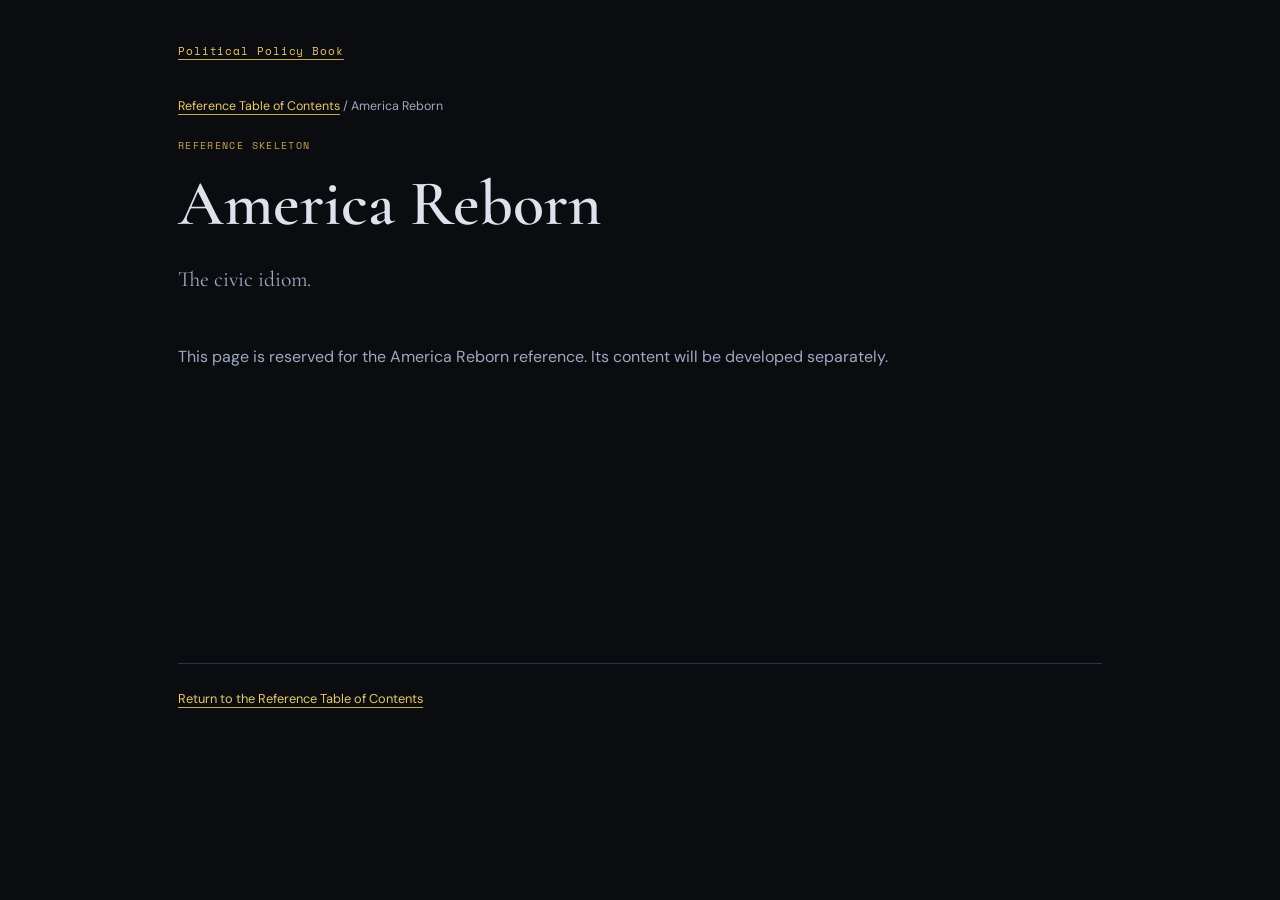
==== America-Reborn/index.html @ 2a9487e9 "Add reference pages and fiscal framework review draft" ====
<!DOCTYPE html>
<html lang="en"><head><meta charset="UTF-8"><meta name="viewport" content="width=device-width,initial-scale=1"><meta name="robots" content="noindex"><title>America Reborn | Political Policy Book</title><link rel="canonical" href="https://betterpolicies.org/America-Reborn/"><link href="https://fonts.googleapis.com/css2?family=Cormorant+Garamond:ital,wght@0,400;0,600;0,700;1,400&family=DM+Sans:wght@300;400;500;600&family=Space+Mono:wght@400;700&display=swap" rel="stylesheet"><link rel="stylesheet" href="/reference.css"></head>
<body><a class="skip" href="#main">Skip to content</a><div class="page"><a class="book-link" href="/">Political Policy Book</a><div class="breadcrumb"><a href="/#sec-foreword-p2">Reference Table of Contents</a> / America Reborn</div><main id="main"><div class="eyebrow">Reference skeleton</div><h1>America Reborn</h1><p class="lede">The civic idiom.</p><section class="skeleton" aria-label="Reference status"><p>This page is reserved for the America Reborn reference. Its content will be developed separately.</p></section></main><footer><a href="/#sec-foreword-p2">Return to the Reference Table of Contents</a></footer></div></body></html>
---- reference.css ----
:root{--bg:#0b0c10;--surface:#10121a;--card:#13161f;--border:#2c3050;--text:#dde2ed;--muted:#9da9c1;--gold:#c9a653;--gold-lt:#e8c96d;--heading:'Cormorant Garamond',Georgia,serif;--body:'DM Sans',system-ui,sans-serif;--mono:'Space Mono',monospace}
*{box-sizing:border-box}html{scroll-behavior:smooth;scroll-padding-top:24px}body{margin:0;background:var(--bg);color:var(--text);font-family:var(--body);font-size:16px;line-height:1.75}
a{color:var(--gold-lt);text-underline-offset:4px;text-decoration-color:var(--gold)}a:hover{color:#fff}a:focus-visible{outline:2px solid var(--gold-lt);outline-offset:5px;border-radius:2px}
.skip{position:absolute;left:20px;top:-80px;padding:10px 16px;background:var(--surface);z-index:3}.skip:focus{top:16px}
.page{max-width:1020px;margin:auto;padding:36px 48px 80px}.book-link{font-family:var(--mono);font-size:.7rem;letter-spacing:.08em}.breadcrumb{color:var(--muted);font-size:.78rem;margin:32px 0 18px}.eyebrow{font-family:var(--mono);font-size:.65rem;letter-spacing:.13em;color:var(--gold);text-transform:uppercase}
h1,h2,h3{font-family:var(--heading);line-height:1.2;color:var(--text)}h1{font-size:clamp(2.4rem,6vw,4rem);font-weight:600;margin:12px 0 18px}h2{font-size:1.9rem;margin:44px 0 16px;font-weight:600}h3{font-size:1.45rem;margin:30px 0 12px;font-weight:600}p{margin:0 0 18px}.lede{font-family:var(--heading);font-size:1.35rem;color:var(--muted);max-width:760px}.draft-notice{margin:24px 0;color:var(--gold-lt);font-size:.9rem;max-width:780px}
.contents{margin:34px 0 42px;padding:22px 26px;background:var(--surface);border:1px solid var(--border);border-radius:8px}.contents h2{font-family:var(--mono);font-size:.7rem;letter-spacing:.08em;color:var(--gold);margin:0 0 14px;text-transform:uppercase}.contents ol{margin:0;padding-left:22px;columns:2;column-gap:40px}.contents li{padding:4px 0;break-inside:avoid;font-size:.83rem}
.prose{max-width:800px}.prose ul,.prose ol{padding-left:24px;margin:0 0 22px}.prose li{margin:7px 0}.prose strong{color:#edf0f7}.prose table{width:100%;border-collapse:collapse;font-size:.85rem;margin:20px 0}.prose th,.prose td{border:1px solid var(--border);padding:12px;text-align:left}.prose th{background:var(--surface);color:var(--gold-lt)}.prose code{font-family:var(--mono);font-size:.8em;overflow-wrap:anywhere}.prose blockquote{margin:20px 0;padding-left:20px;border-left:2px solid var(--gold);color:var(--muted)}
.skeleton{min-height:260px;margin-top:44px;max-width:740px}.skeleton p{color:var(--muted)}footer{margin-top:60px;padding-top:24px;border-top:1px solid var(--border);font-size:.8rem;color:var(--muted)}
@media(max-width:650px){.page{padding:24px 22px 60px}.contents{padding:18px}.contents ol{columns:1}.breadcrumb{margin-top:24px}.prose{font-size:.95rem}.prose table{font-size:.72rem}.prose th,.prose td{padding:8px}}
@media(prefers-reduced-motion:reduce){html{scroll-behavior:auto}}
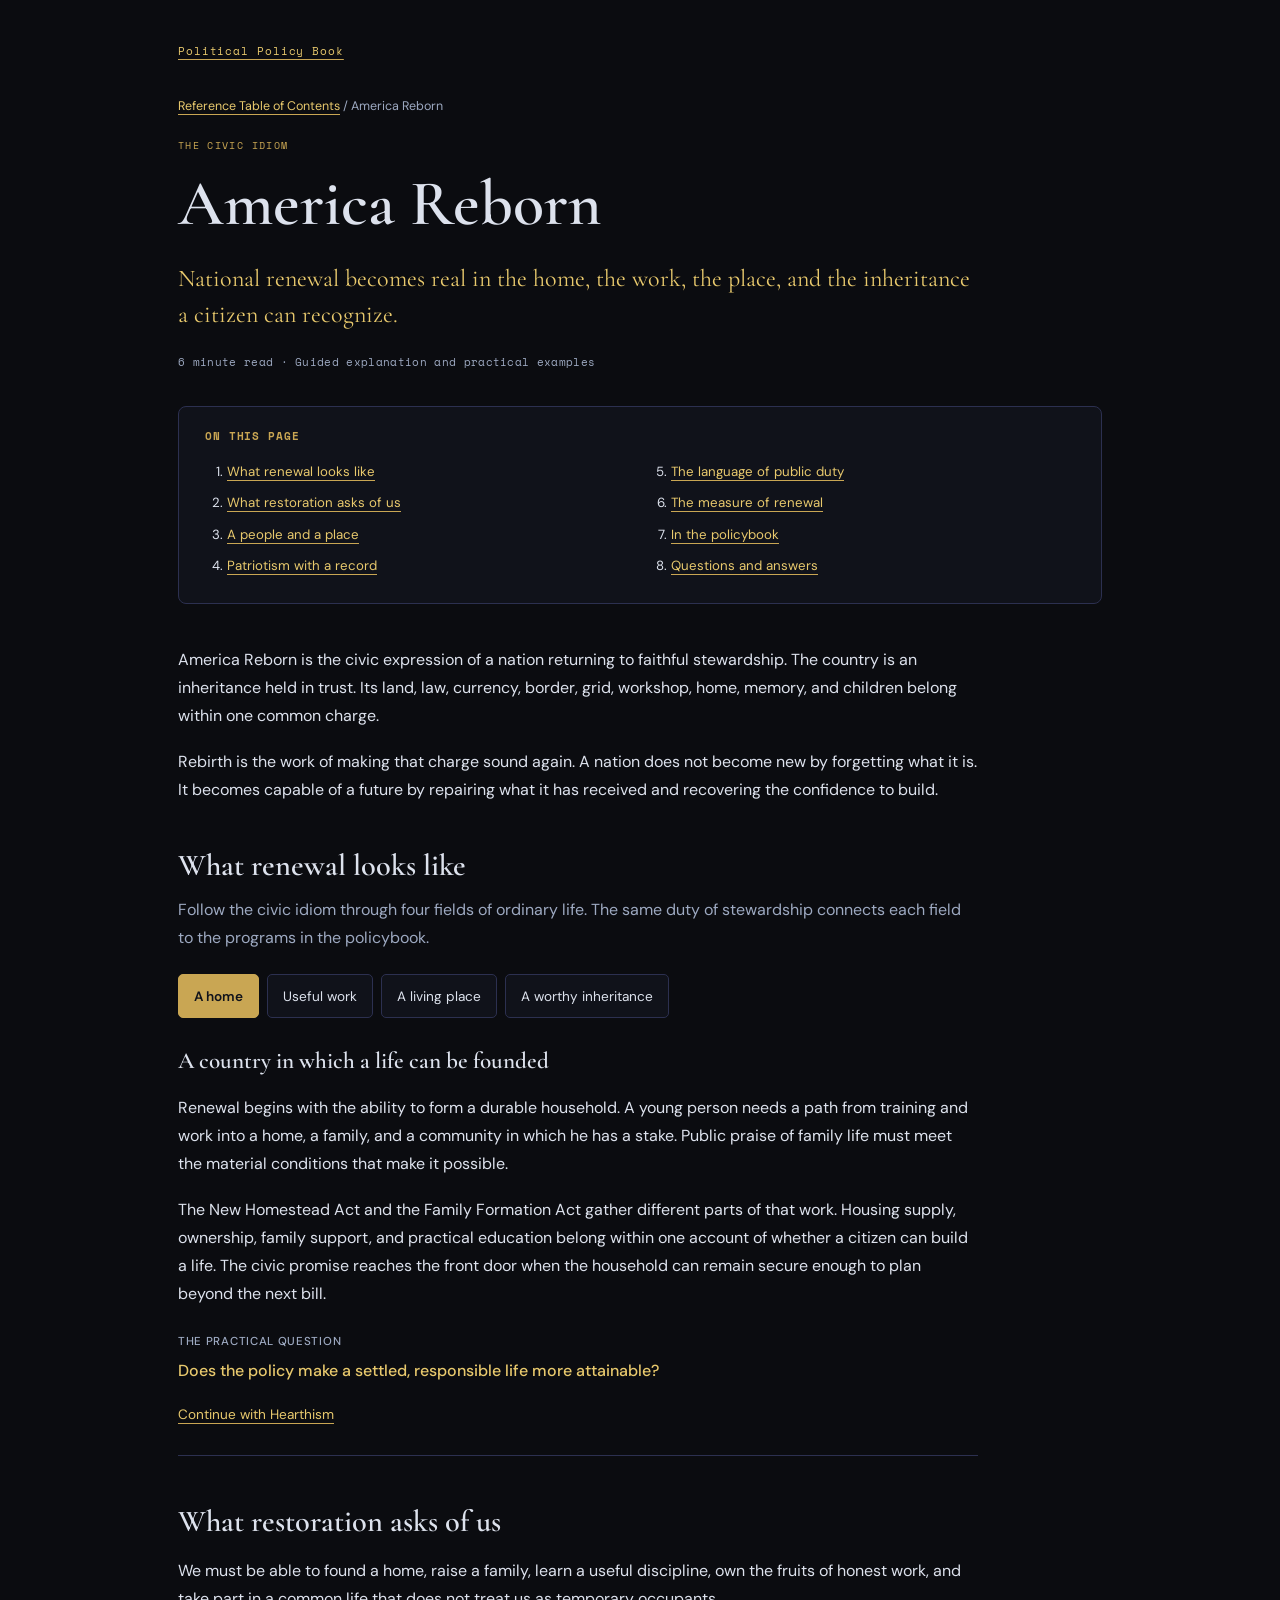
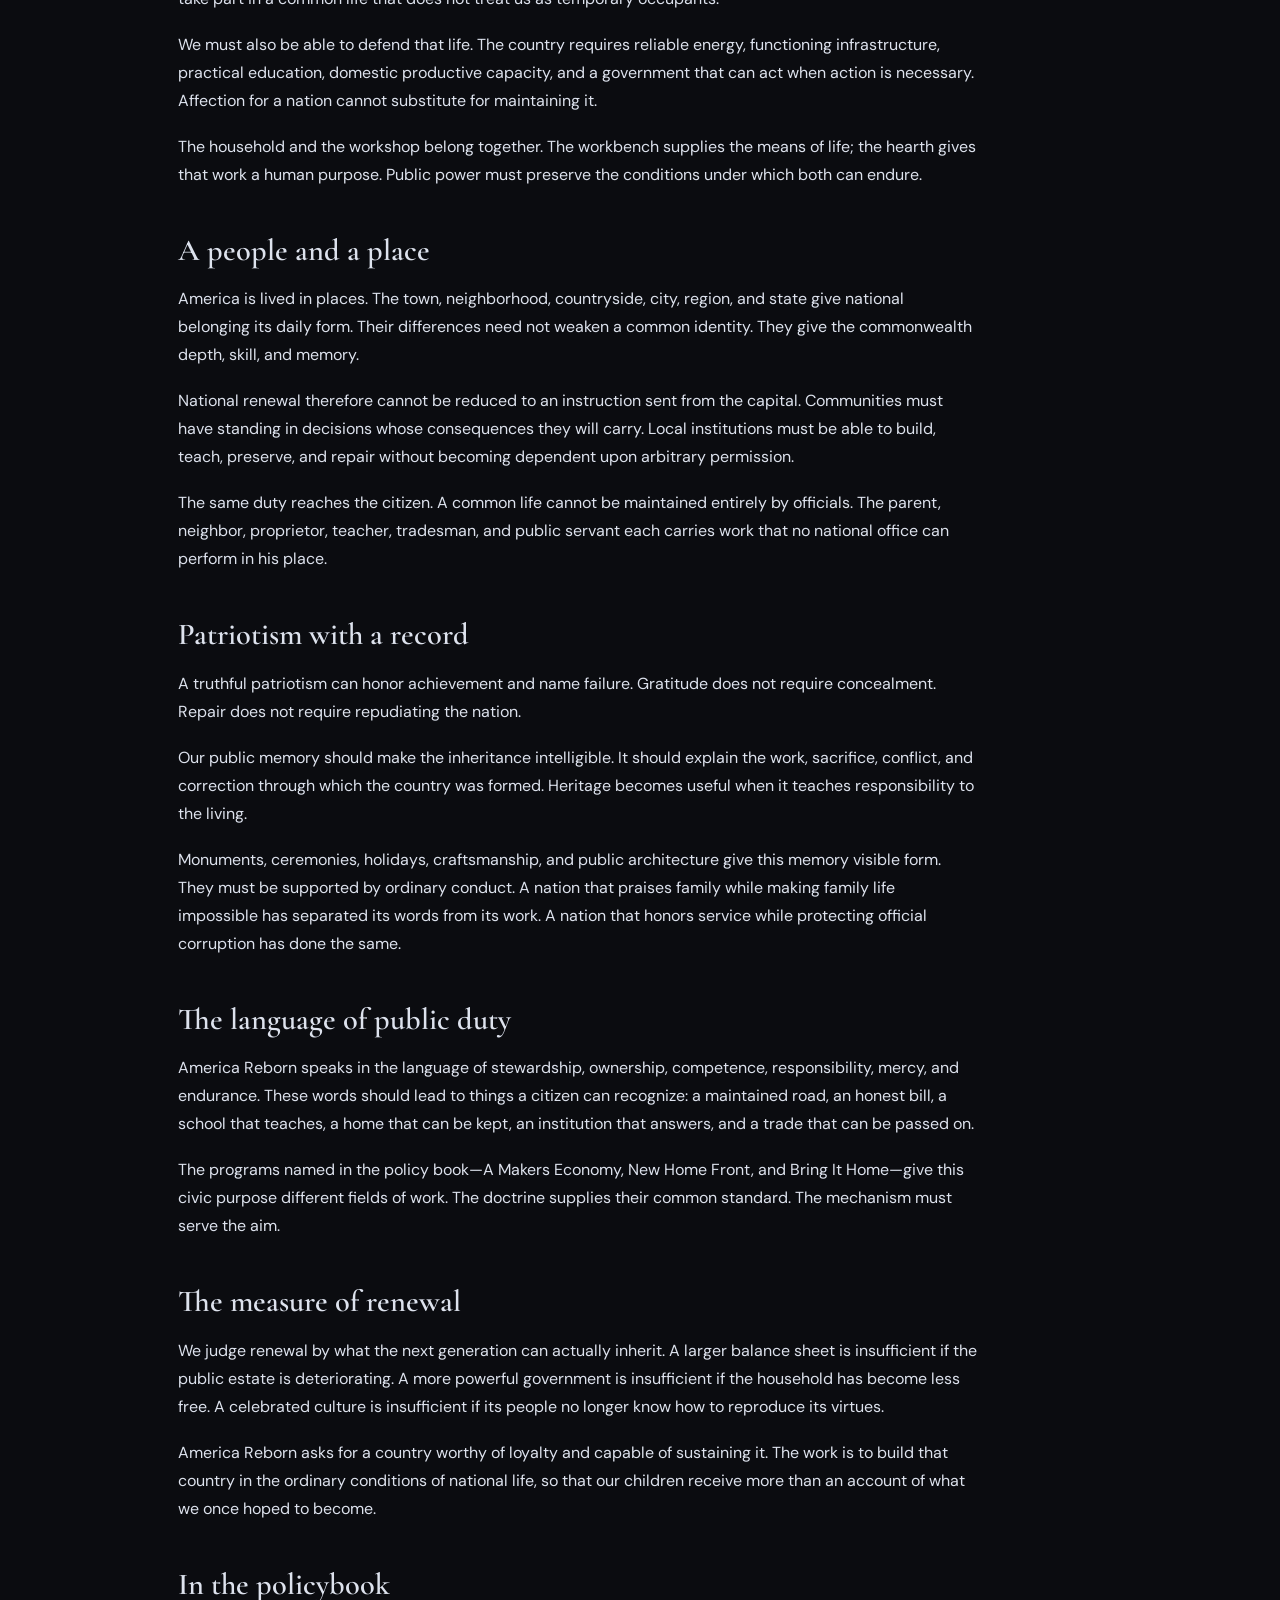
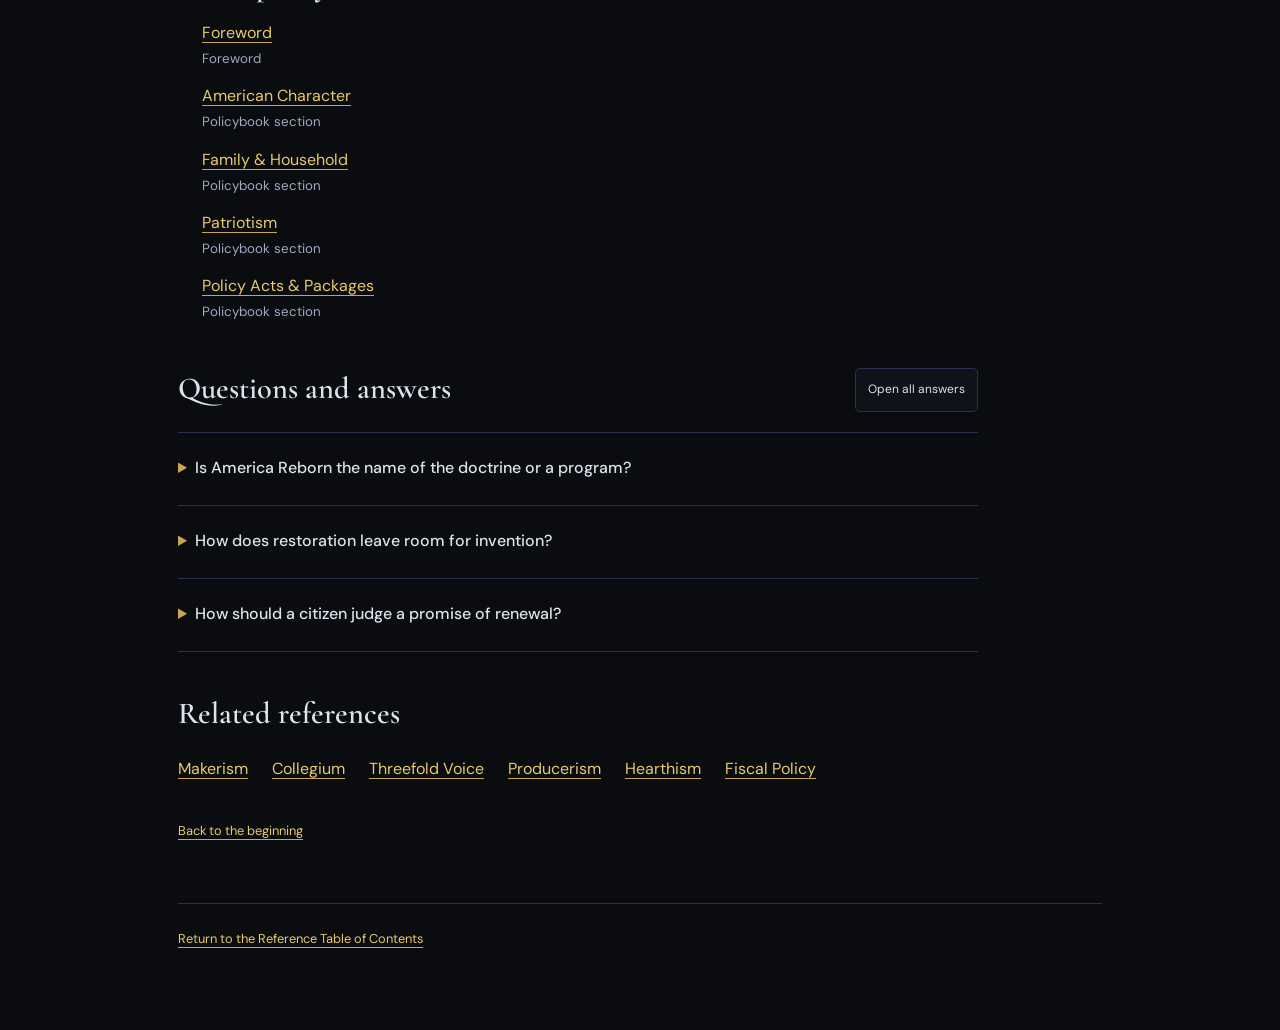
==== commit cbcb7563: "Publish interactive reference guides and fiscal explorers" ====
--- a/America-Reborn/index.html
+++ b/America-Reborn/index.html
@@ -1,3 +1,4 @@
 <!DOCTYPE html>
-<html lang="en"><head><meta charset="UTF-8"><meta name="viewport" content="width=device-width,initial-scale=1"><meta name="robots" content="noindex"><title>America Reborn | Political Policy Book</title><link rel="canonical" href="https://betterpolicies.org/America-Reborn/"><link href="https://fonts.googleapis.com/css2?family=Cormorant+Garamond:ital,wght@0,400;0,600;0,700;1,400&family=DM+Sans:wght@300;400;500;600&family=Space+Mono:wght@400;700&display=swap" rel="stylesheet"><link rel="stylesheet" href="/reference.css"></head>
-<body><a class="skip" href="#main">Skip to content</a><div class="page"><a class="book-link" href="/">Political Policy Book</a><div class="breadcrumb"><a href="/#sec-foreword-p2">Reference Table of Contents</a> / America Reborn</div><main id="main"><div class="eyebrow">Reference skeleton</div><h1>America Reborn</h1><p class="lede">The civic idiom.</p><section class="skeleton" aria-label="Reference status"><p>This page is reserved for the America Reborn reference. Its content will be developed separately.</p></section></main><footer><a href="/#sec-foreword-p2">Return to the Reference Table of Contents</a></footer></div></body></html>
+<html lang="en"><head><meta charset="utf-8"><meta name="viewport" content="width=device-width,initial-scale=1"><title>America Reborn | Political Policy Book</title><meta name="description" content="National renewal becomes real in the home, the work, the place, and the inheritance a citizen can recognize."><link rel="canonical" href="https://betterpolicies.org/America-Reborn/"><meta property="og:type" content="article"><meta property="og:title" content="America Reborn | Political Policy Book"><meta property="og:description" content="National renewal becomes real in the home, the work, the place, and the inheritance a citizen can recognize."><meta property="og:url" content="https://betterpolicies.org/America-Reborn/"><link rel="stylesheet" href="https://fonts.googleapis.com/css2?family=Cormorant+Garamond:ital,wght@0,400;0,600;0,700;1,400&amp;family=DM+Sans:wght@300;400;500;600&amp;family=Space+Mono:wght@400;700&amp;display=swap"><link rel="stylesheet" href="/reference.css"><link rel="stylesheet" href="/reference-interactive.css"><script src="/reference.js" defer></script><script type="application/ld+json">{"@context": "https://schema.org", "@type": "Article", "headline": "America Reborn", "description": "National renewal becomes real in the home, the work, the place, and the inheritance a citizen can recognize.", "url": "https://betterpolicies.org/America-Reborn/", "author": {"@type": "Person", "name": "Michael Allen"}, "inLanguage": "en", "wordCount": 1298, "dateModified": "2026-10-15"}</script></head>
+<body id="top"><progress class="reading-progress" data-reading-progress max="100" value="0" aria-label="Reading progress"></progress><a class="skip" href="#main">Skip to content</a><div class="page reference-page"><a class="book-link" href="/">Political Policy Book</a><nav class="breadcrumb" aria-label="Breadcrumb"><a href="/#sec-foreword-p2">Reference Table of Contents</a> / America Reborn</nav><main id="main"><div class="eyebrow">The civic idiom</div><h1>America Reborn</h1><p class="reference-summary">National renewal becomes real in the home, the work, the place, and the inheritance a citizen can recognize.</p><p class="reading-meta">6 minute read · Guided explanation and practical examples</p><nav class="contents" aria-label="Page contents"><h2>On this page</h2><ol><li><a href="#guided-breakdown">What renewal looks like</a></li><li><a href="#what-restoration-asks-of-us">What restoration asks of us</a></li><li><a href="#a-people-and-a-place">A people and a place</a></li><li><a href="#patriotism-with-a-record">Patriotism with a record</a></li><li><a href="#the-language-of-public-duty">The language of public duty</a></li><li><a href="#the-measure-of-renewal">The measure of renewal</a></li><li><a href="#in-the-policybook">In the policybook</a></li><li><a href="#questions">Questions and answers</a></li></ol></nav><article class="prose"><p>America Reborn is the civic expression of a nation returning to faithful stewardship. The country is an inheritance held in trust. Its land, law, currency, border, grid, workshop, home, memory, and children belong within one common charge.</p><p>Rebirth is the work of making that charge sound again. A nation does not become new by forgetting what it is. It becomes capable of a future by repairing what it has received and recovering the confidence to build.</p><section class="explorer" data-explorer aria-labelledby="guided-breakdown"><h2 id="guided-breakdown">What renewal looks like</h2><p class="explorer-intro">Follow the civic idiom through four fields of ordinary life. The same duty of stewardship connects each field to the programs in the policybook.</p><div class="explorer-controls" data-explorer-controls hidden aria-label="What renewal looks like"><button type="button" id="explore-a-home-tab" aria-controls="explore-a-home">A home</button><button type="button" id="explore-useful-work-tab" aria-controls="explore-useful-work">Useful work</button><button type="button" id="explore-a-living-place-tab" aria-controls="explore-a-living-place">A living place</button><button type="button" id="explore-a-worthy-inheritance-tab" aria-controls="explore-a-worthy-inheritance">A worthy inheritance</button></div><section class="explorer-panel" data-explorer-panel id="explore-a-home" tabindex="0"><h3>A country in which a life can be founded</h3><p>Renewal begins with the ability to form a durable household. A young person needs a path from training and work into a home, a family, and a community in which he has a stake. Public praise of family life must meet the material conditions that make it possible.</p><p>The New Homestead Act and the Family Formation Act gather different parts of that work. Housing supply, ownership, family support, and practical education belong within one account of whether a citizen can build a life. The civic promise reaches the front door when the household can remain secure enough to plan beyond the next bill.</p><p class="decision-question"><span>The practical question</span>Does the policy make a settled, responsible life more attainable?</p><p class="explore-link"><a href="/Hearthism/">Continue with Hearthism</a></p></section><section class="explorer-panel" data-explorer-panel id="explore-useful-work" tabindex="0"><h3>A workshop with a future</h3><p>A trade carries more than a wage. It preserves a discipline, a standard of workmanship, and a path by which an older generation prepares a younger one. The loss of that path weakens a place even when its financial accounts still show activity.</p><p>A Makers Economy and Bring It Home connect national confidence to domestic productive life. The Henry Ford Act, practical training, and the preservation of living trades address different points in the same chain: acquire skill, equip the work, make useful things, and earn enough to participate in the life those things support.</p><p class="decision-question"><span>The practical question</span>Can the next generation enter useful work and acquire a real stake in it?</p><p class="explore-link"><a href="/Producerism/">Continue with Producerism</a></p></section><section class="explorer-panel" data-explorer-panel id="explore-a-living-place" tabindex="0"><h3>National belonging takes a local form</h3><p>The country is encountered through streets, farms, buildings, congregations, workshops, and the people who share them. A place acquires character because generations build and maintain it. National renewal must preserve the ability of these communities to carry their own responsibilities.</p><p>Architectural character, honest materials, regional heritage, and the maintenance of public works give stewardship a visible record. They connect beauty and durability to the conduct of public life. A monument should teach an obligation; a civic building should remain useful; a renewed neighborhood should give ordinary citizens somewhere to belong.</p><p class="decision-question"><span>The practical question</span>What will people be able to recognize, use, and care for in this place?</p><p class="explore-link"><a href="/Collegium/">Continue with Collegium</a></p></section><section class="explorer-panel" data-explorer-panel id="explore-a-worthy-inheritance" tabindex="0"><h3>Memory must lead to conduct</h3><p>Patriotism begins with gratitude and matures into responsibility. A nation can honor sacrifice, tell the truth about failure, and repair its institutions without abandoning its identity. Public memory gives the living an account of what they have received and what they owe.</p><p>The New Home Front names the program of national reconstruction. America Reborn names its civic expression. Their common measure is the condition of the country handed forward: its homes, productive knowledge, lawful institutions, public estate, and capacity to act independently. Renewal succeeds when those goods can be lived rather than merely commemorated.</p><p class="decision-question"><span>The practical question</span>What will our children receive that they can actually maintain and use?</p><p class="explore-link"><a href="/Markerism/">Continue with Makerism</a></p></section></section><h2 id="what-restoration-asks-of-us">What restoration asks of us</h2><p>We must be able to found a home, raise a family, learn a useful discipline, own the fruits of honest work, and take part in a common life that does not treat us as temporary occupants.</p><p>We must also be able to defend that life. The country requires reliable energy, functioning infrastructure, practical education, domestic productive capacity, and a government that can act when action is necessary. Affection for a nation cannot substitute for maintaining it.</p><p>The household and the workshop belong together. The workbench supplies the means of life; the hearth gives that work a human purpose. Public power must preserve the conditions under which both can endure.</p><h2 id="a-people-and-a-place">A people and a place</h2><p>America is lived in places. The town, neighborhood, countryside, city, region, and state give national belonging its daily form. Their differences need not weaken a common identity. They give the commonwealth depth, skill, and memory.</p><p>National renewal therefore cannot be reduced to an instruction sent from the capital. Communities must have standing in decisions whose consequences they will carry. Local institutions must be able to build, teach, preserve, and repair without becoming dependent upon arbitrary permission.</p><p>The same duty reaches the citizen. A common life cannot be maintained entirely by officials. The parent, neighbor, proprietor, teacher, tradesman, and public servant each carries work that no national office can perform in his place.</p><h2 id="patriotism-with-a-record">Patriotism with a record</h2><p>A truthful patriotism can honor achievement and name failure. Gratitude does not require concealment. Repair does not require repudiating the nation.</p><p>Our public memory should make the inheritance intelligible. It should explain the work, sacrifice, conflict, and correction through which the country was formed. Heritage becomes useful when it teaches responsibility to the living.</p><p>Monuments, ceremonies, holidays, craftsmanship, and public architecture give this memory visible form. They must be supported by ordinary conduct. A nation that praises family while making family life impossible has separated its words from its work. A nation that honors service while protecting official corruption has done the same.</p><h2 id="the-language-of-public-duty">The language of public duty</h2><p>America Reborn speaks in the language of stewardship, ownership, competence, responsibility, mercy, and endurance. These words should lead to things a citizen can recognize: a maintained road, an honest bill, a school that teaches, a home that can be kept, an institution that answers, and a trade that can be passed on.</p><p>The programs named in the policy book—A Makers Economy, New Home Front, and Bring It Home—give this civic purpose different fields of work. The doctrine supplies their common standard. The mechanism must serve the aim.</p><h2 id="the-measure-of-renewal">The measure of renewal</h2><p>We judge renewal by what the next generation can actually inherit. A larger balance sheet is insufficient if the public estate is deteriorating. A more powerful government is insufficient if the household has become less free. A celebrated culture is insufficient if its people no longer know how to reproduce its virtues.</p><p>America Reborn asks for a country worthy of loyalty and capable of sustaining it. The work is to build that country in the ordinary conditions of national life, so that our children receive more than an account of what we once hoped to become.</p>
+<section aria-labelledby="in-the-policybook"><h2 id="in-the-policybook">In the policybook</h2><ul class="policy-links"><li><a href="/#sec-foreword-p0">Foreword</a><small>Foreword</small></li><li><a href="/#sec-character">American Character</a><small>Policybook section</small></li><li><a href="/#sec-family">Family &amp; Household</a><small>Policybook section</small></li><li><a href="/#sec-23">Patriotism</a><small>Policybook section</small></li><li><a href="/#sec-acts">Policy Acts &amp; Packages</a><small>Policybook section</small></li></ul></section><section class="faq-section" data-faq aria-labelledby="questions"><div class="faq-top"><h2 id="questions">Questions and answers</h2><button type="button" class="faq-toggle" data-faq-toggle hidden>Open all answers</button></div><details><summary>Is America Reborn the name of the doctrine or a program?</summary><p>It is the civic idiom: the public language through which the doctrine's purpose becomes recognizable. Makerism is the doctrine. A Makers Economy, The New Home Front, and Bring It Home are program names. The distinction gives each name a job and keeps a shared national purpose connected to particular fields of work.</p></details><details><summary>How does restoration leave room for invention?</summary><p>An inheritance carries a responsibility to maintain and improve. Repairing a grid can require new engineering. Preserving a trade can require new tools and training. Honoring a place can require new buildings that belong within it. Restoration preserves the goods a people lives by while recovering the confidence to build what the future needs.</p></details><details><summary>How should a citizen judge a promise of renewal?</summary><p>Look for the thing the promise makes possible: a home that can be kept, a useful skill, reliable energy, a maintained road, an honest public account, or an institution that can be called to answer. The policybook supplies mechanisms. The civic idiom supplies a common language for judging whether those mechanisms serve the nation.</p></details></section><nav class="related" aria-labelledby="related-references"><h2 id="related-references">Related references</h2><ul><li><a href="/Markerism/">Makerism</a></li><li><a href="/Collegium/">Collegium</a></li><li><a href="/Threefold-Voice/">Threefold Voice</a></li><li><a href="/Producerism/">Producerism</a></li><li><a href="/Hearthism/">Hearthism</a></li><li><a href="/Fiscal-Policy/">Fiscal Policy</a></li></ul></nav></article><p class="back-to-top"><a href="#top">Back to the beginning</a></p></main><footer><a href="/#sec-foreword-p2">Return to the Reference Table of Contents</a></footer></div></body></html>
--- a/reference.css
+++ b/reference.css
@@ -9,3 +9,8 @@
 .skeleton{min-height:260px;margin-top:44px;max-width:740px}.skeleton p{color:var(--muted)}footer{margin-top:60px;padding-top:24px;border-top:1px solid var(--border);font-size:.8rem;color:var(--muted)}
 @media(max-width:650px){.page{padding:24px 22px 60px}.contents{padding:18px}.contents ol{columns:1}.breadcrumb{margin-top:24px}.prose{font-size:.95rem}.prose table{font-size:.72rem}.prose th,.prose td{padding:8px}}
 @media(prefers-reduced-motion:reduce){html{scroll-behavior:auto}}
+
+/* Reference manuscripts and source apparatus. */
+.related ul,.policy-links{list-style:none;padding:0}.related ul{display:flex;flex-wrap:wrap;gap:12px 24px}.policy-links li{margin-bottom:12px}.policy-links small{display:block;color:var(--muted)}
+.table-scroll{overflow-x:auto;max-width:100%;margin:20px 0}.table-scroll table{margin:0;min-width:600px}.table-scroll:focus-visible{outline:2px solid var(--gold-lt);outline-offset:4px}.download{display:inline-block;padding:12px 18px;border:1px solid var(--border);border-radius:6px;background:var(--surface)}.source-note{color:var(--muted);font-size:.85rem}.bibliography{font-size:.9rem}p,a{overflow-wrap:break-word}nav a[aria-current=page]{color:var(--text);text-decoration:none}
+@media print{body{background:white;color:#111}.page{max-width:none;padding:0}h1,h2,h3,a,.lede{color:#111}.skip,.contents,.book-link,.breadcrumb,footer,.related{display:none}.prose{max-width:none}.table-scroll{overflow:visible}.table-scroll table{min-width:0}h2,h3{break-after:avoid}tr{break-inside:avoid}.prose th{background:#eee;color:#111}.prose th,.prose td{border-color:#aaa}}
--- a/reference-interactive.css
+++ b/reference-interactive.css
@@ -0,0 +1,22 @@
+/* Interactive companions to the policybook's reference manuscripts. */
+[hidden]{display:none!important}
+.reading-progress{appearance:none;position:fixed;inset:0 0 auto;width:100%;height:3px;border:0;z-index:5;background:transparent;color:var(--gold)}
+.reading-progress::-webkit-progress-bar{background:transparent}.reading-progress::-webkit-progress-value{background:var(--gold)}.reading-progress::-moz-progress-bar{background:var(--gold)}
+.reference-page .reading-meta{font-family:var(--mono);font-size:.67rem;color:var(--muted);margin:18px 0 28px;letter-spacing:.03em}
+.reference-summary{font-family:var(--heading);font-size:1.5rem;line-height:1.5;max-width:800px;margin:18px 0 20px;color:var(--gold-lt)}
+.explorer{margin:40px 0 48px}.explorer>h2{margin-bottom:12px}.explorer-intro{color:var(--muted)}
+.explorer-controls{display:flex;flex-wrap:wrap;gap:8px;margin:22px 0 0}
+.explorer-controls button,.faq-toggle,.preset-button{font:inherit;font-size:.85rem;line-height:1.4;padding:11px 15px;color:var(--text);background:var(--surface);border:1px solid var(--border);border-radius:5px;cursor:pointer;min-height:44px}
+.explorer-controls button:hover,.faq-toggle:hover,.preset-button:hover{border-color:var(--gold);color:var(--gold-lt)}.explorer-controls button[aria-selected=true]{background:var(--gold);border-color:var(--gold);color:#11131b;font-weight:600}
+button:focus-visible,input:focus-visible,select:focus-visible,summary:focus-visible{outline:2px solid var(--gold-lt);outline-offset:4px}
+.explorer-panel{padding:24px 0 4px;border-bottom:1px solid var(--border)}.explorer-panel>h3{margin:6px 0 18px}.explorer-panel>p{max-width:74ch}
+.decision-question{font-weight:500;color:var(--gold-lt);margin-top:24px}.decision-question span{display:block;font:inherit;font-size:.72rem;letter-spacing:.06em;text-transform:uppercase;color:var(--muted);margin-bottom:5px}
+.explorer-panel .explore-link{font-size:.85rem;margin-bottom:24px}
+.faq-section{margin:44px 0}.faq-top{display:flex;gap:16px;align-items:center;justify-content:space-between;flex-wrap:wrap;margin-bottom:20px}.faq-top h2{margin:0}.faq-toggle{font-size:.75rem;padding:9px 12px}
+.faq-section details{border-top:1px solid var(--border);padding:18px 0}.faq-section details:last-child{border-bottom:1px solid var(--border)}.faq-section summary{font-weight:500;cursor:pointer;line-height:1.5;padding:5px 8px 5px 0;min-height:36px}.faq-section summary::marker{color:var(--gold)}.faq-section details p{margin:16px 0 4px;color:var(--text)}
+.ledger-overview{display:grid;grid-template-columns:repeat(2,minmax(0,1fr));gap:18px;margin:24px 0}.ledger-overview div{padding:15px 0;border-top:1px solid var(--border)}.ledger-overview dt,.ledger-lines dt{color:var(--muted);font-size:.8rem}.ledger-overview dd{margin:5px 0 0;font-family:var(--heading);font-size:1.9rem;line-height:1.2;color:var(--gold-lt)}
+.ledger-lines{margin:24px 0}.ledger-lines>div{display:grid;grid-template-columns:minmax(0,1fr) auto;gap:16px;padding:12px 0;border-bottom:1px solid var(--border)}.ledger-lines dd{margin:0;font-family:var(--mono);font-size:.8rem;white-space:nowrap}.ledger-total{font-weight:600}.ledger-total dt{color:var(--text);font-size:.9rem}.ledger-total dd{color:var(--gold-lt)}
+.ledger-bar{height:9px;display:flex;overflow:hidden;border-radius:2px;margin:10px 0 24px}.ledger-bar span:nth-child(1){background:#c9a653}.ledger-bar span:nth-child(2){background:#8ba5b8}.ledger-bar span:nth-child(3){background:#7b947a}.ledger-bar span:nth-child(4){background:#c3becb;min-width:2px}
+.calculator{border-top:1px solid var(--border);border-bottom:1px solid var(--border);padding:0 0 26px;margin:40px 0}.calculator-controls{display:grid;grid-template-columns:1fr 1fr;gap:20px}.calculator label{font-size:.85rem;font-weight:500}.calculator input,.calculator select{display:block;width:100%;font:inherit;font-size:1rem;color:var(--text);background:var(--surface);border:1px solid var(--border);border-radius:4px;padding:12px;margin-top:8px;min-height:48px}.calculator input[aria-invalid=true]{border-color:#e7ad9e}.calculator-error{color:#e7ad9e;font-size:.85rem}.calculator-error:empty{display:none}.calculator .preset-row{display:flex;flex-wrap:wrap;gap:8px;margin:18px 0}.preset-button{font-size:.75rem;padding:9px 12px}.calculator .scope{font-size:.85rem;color:var(--muted)}.calculator .total-note{color:var(--gold-lt);font-size:.9rem}.no-script-note{font-size:.85rem;color:var(--muted)}.back-to-top{font-size:.8rem;margin-top:30px}
+@media(max-width:650px){.reference-summary{font-size:1.3rem}.explorer-controls{gap:7px}.explorer-controls button{flex:1 1 40%;font-size:.8rem;padding:10px}.explorer-panel{padding-top:22px}.explorer-panel>h3{font-size:1.45rem}.calculator-controls{grid-template-columns:1fr}.ledger-overview{gap:12px}.ledger-overview dd{font-size:1.6rem}.ledger-lines>div{gap:10px}.ledger-lines dt{font-size:.76rem}.ledger-lines dd{font-size:.72rem}.reading-meta{line-height:1.6}.faq-section summary{font-size:.92rem}.faq-top{align-items:flex-start}}
+@media print{.reading-progress,.explorer-controls,.faq-toggle,.calculator-controls,.preset-row,.back-to-top{display:none!important}.explorer-panel[hidden]{display:block!important}.explorer-panel{break-inside:auto}.reference-summary,.decision-question,.ledger-overview dd,.ledger-total dd{color:#111}.ledger-overview dt,.ledger-lines dt,.explorer-intro{color:#333}.faq-section details{break-inside:avoid}}
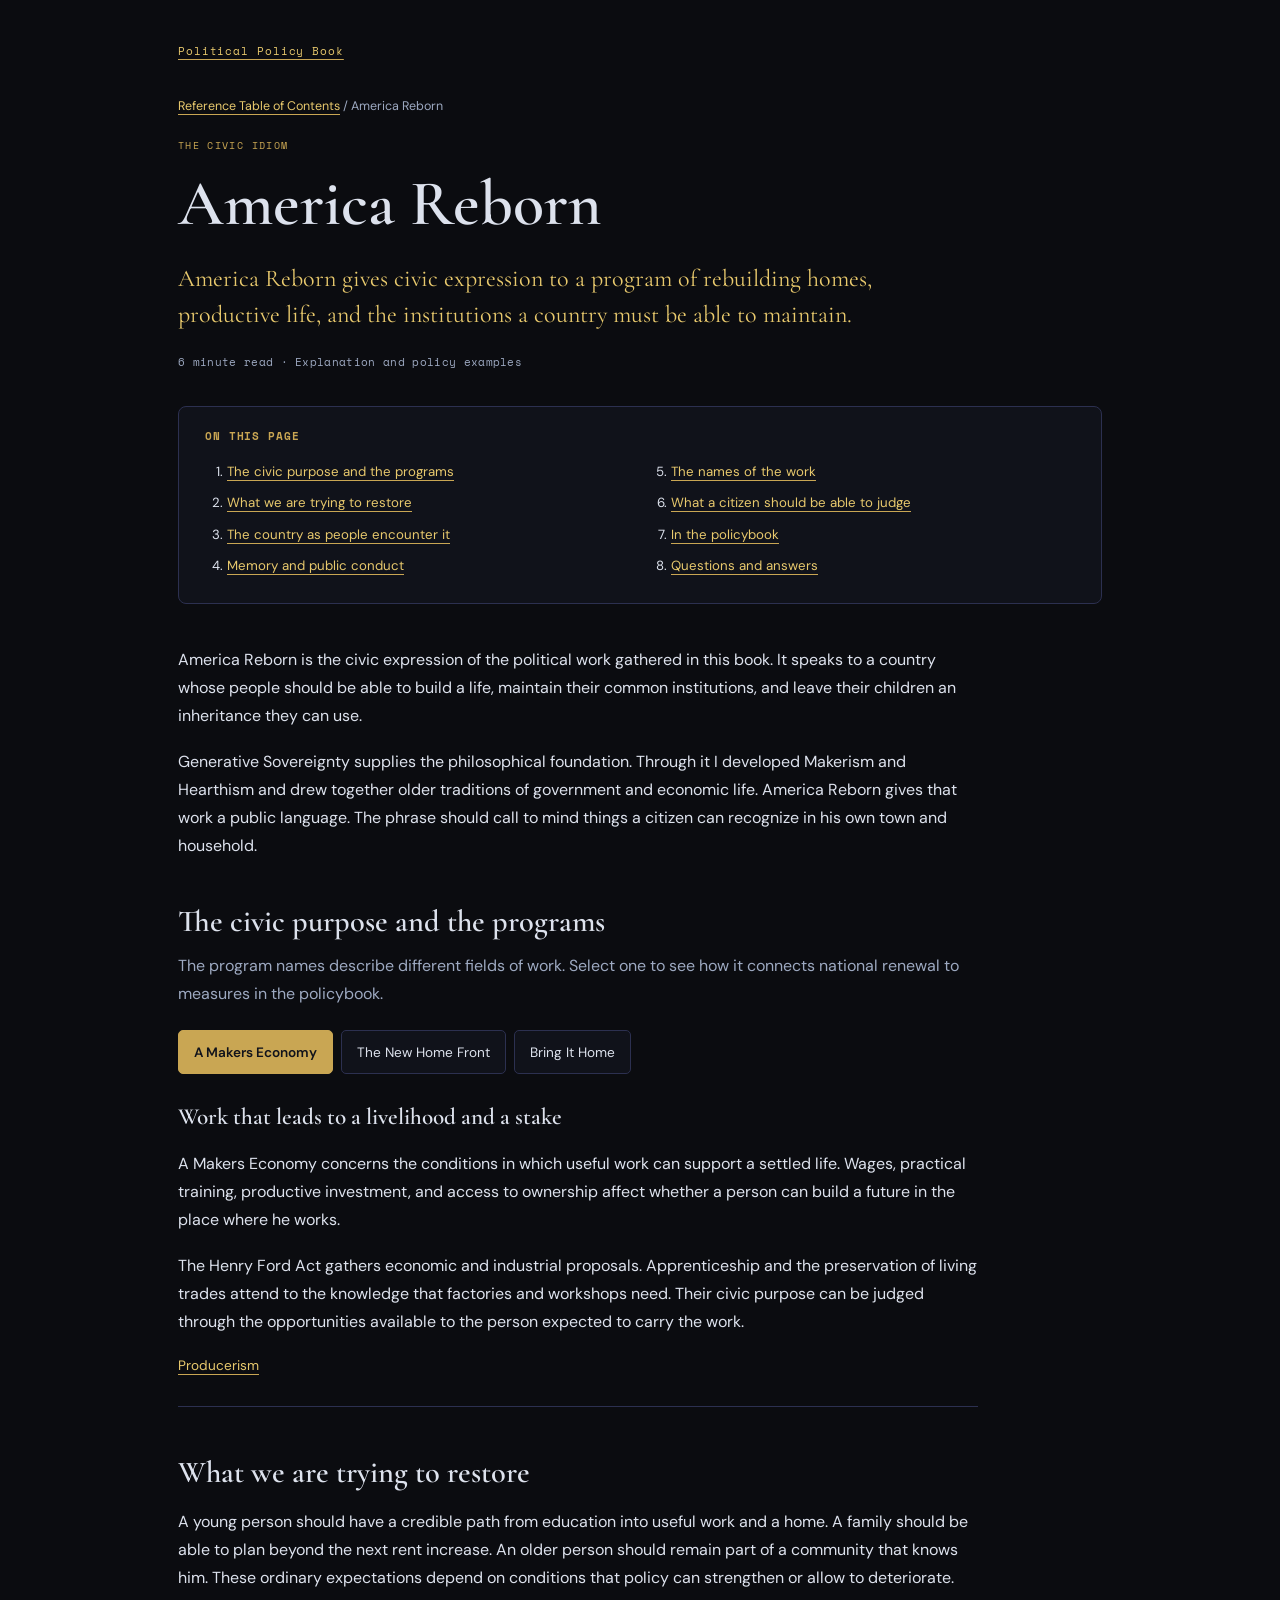
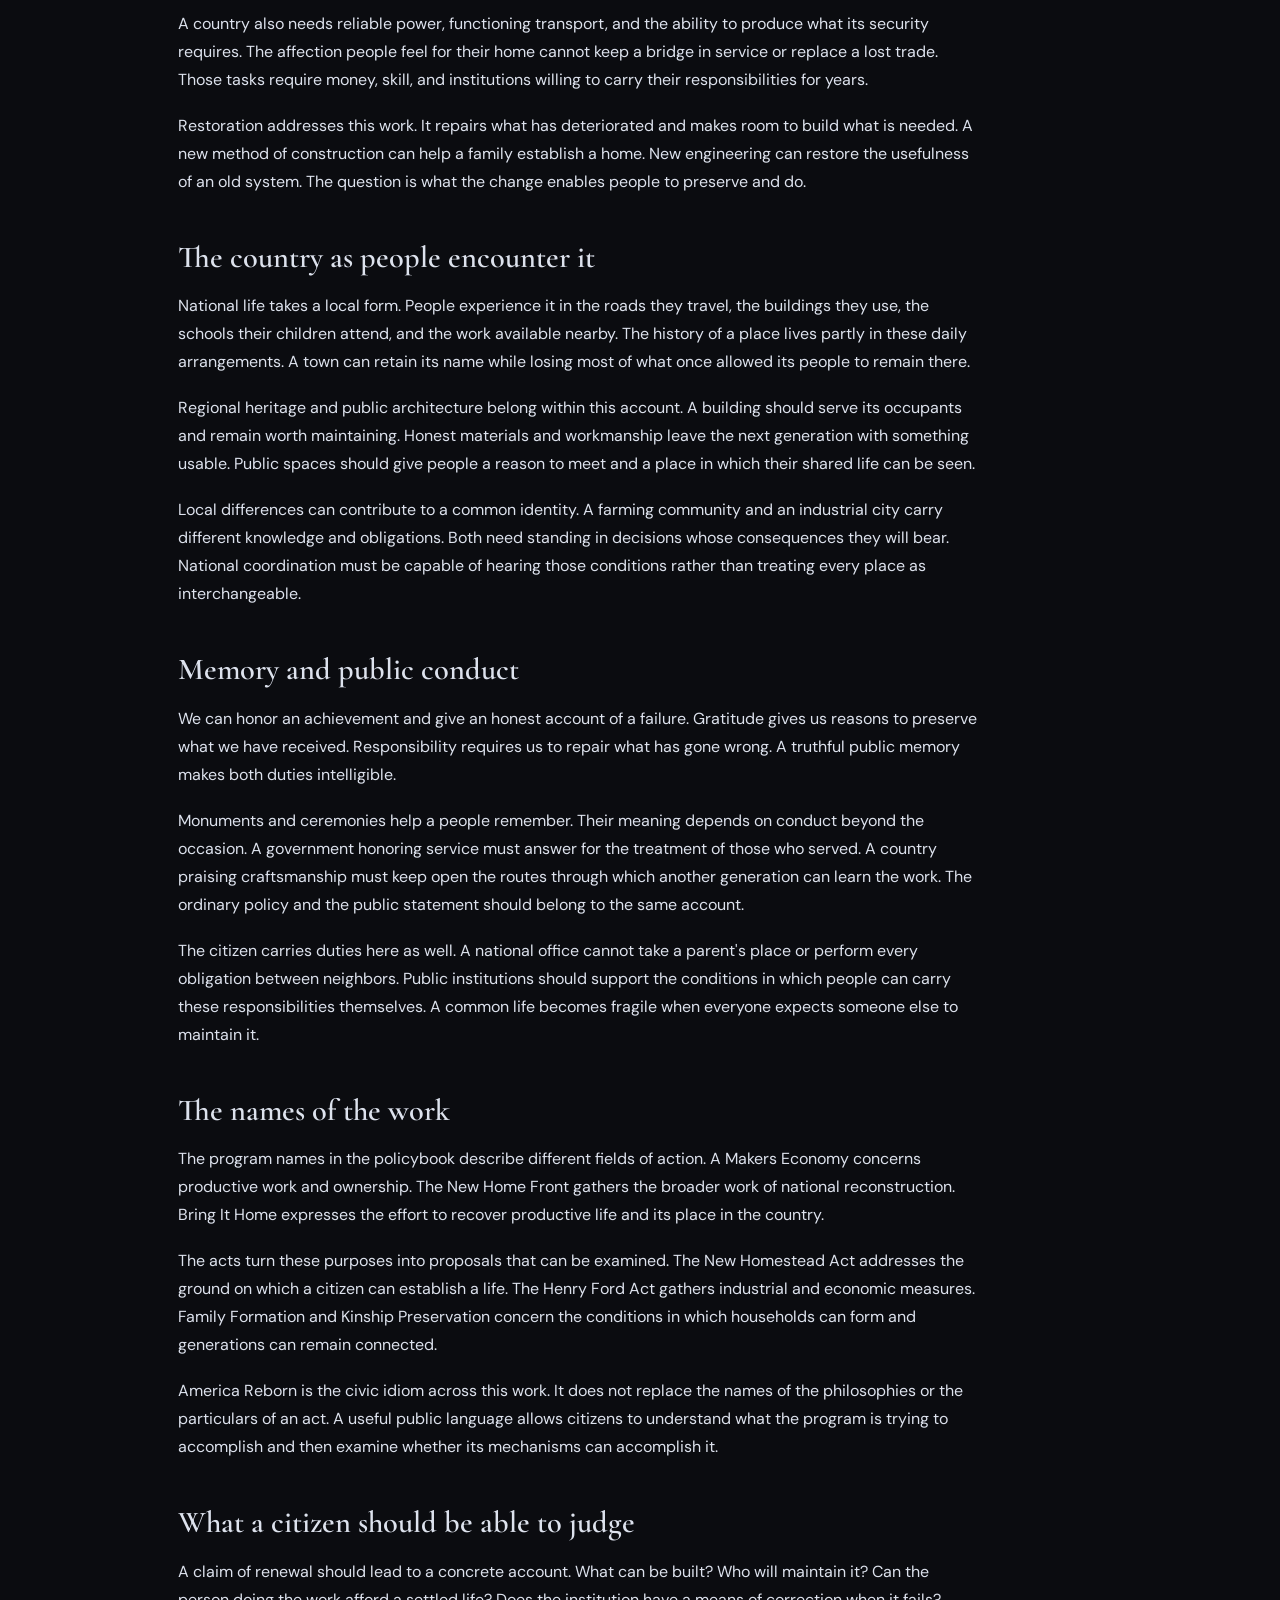
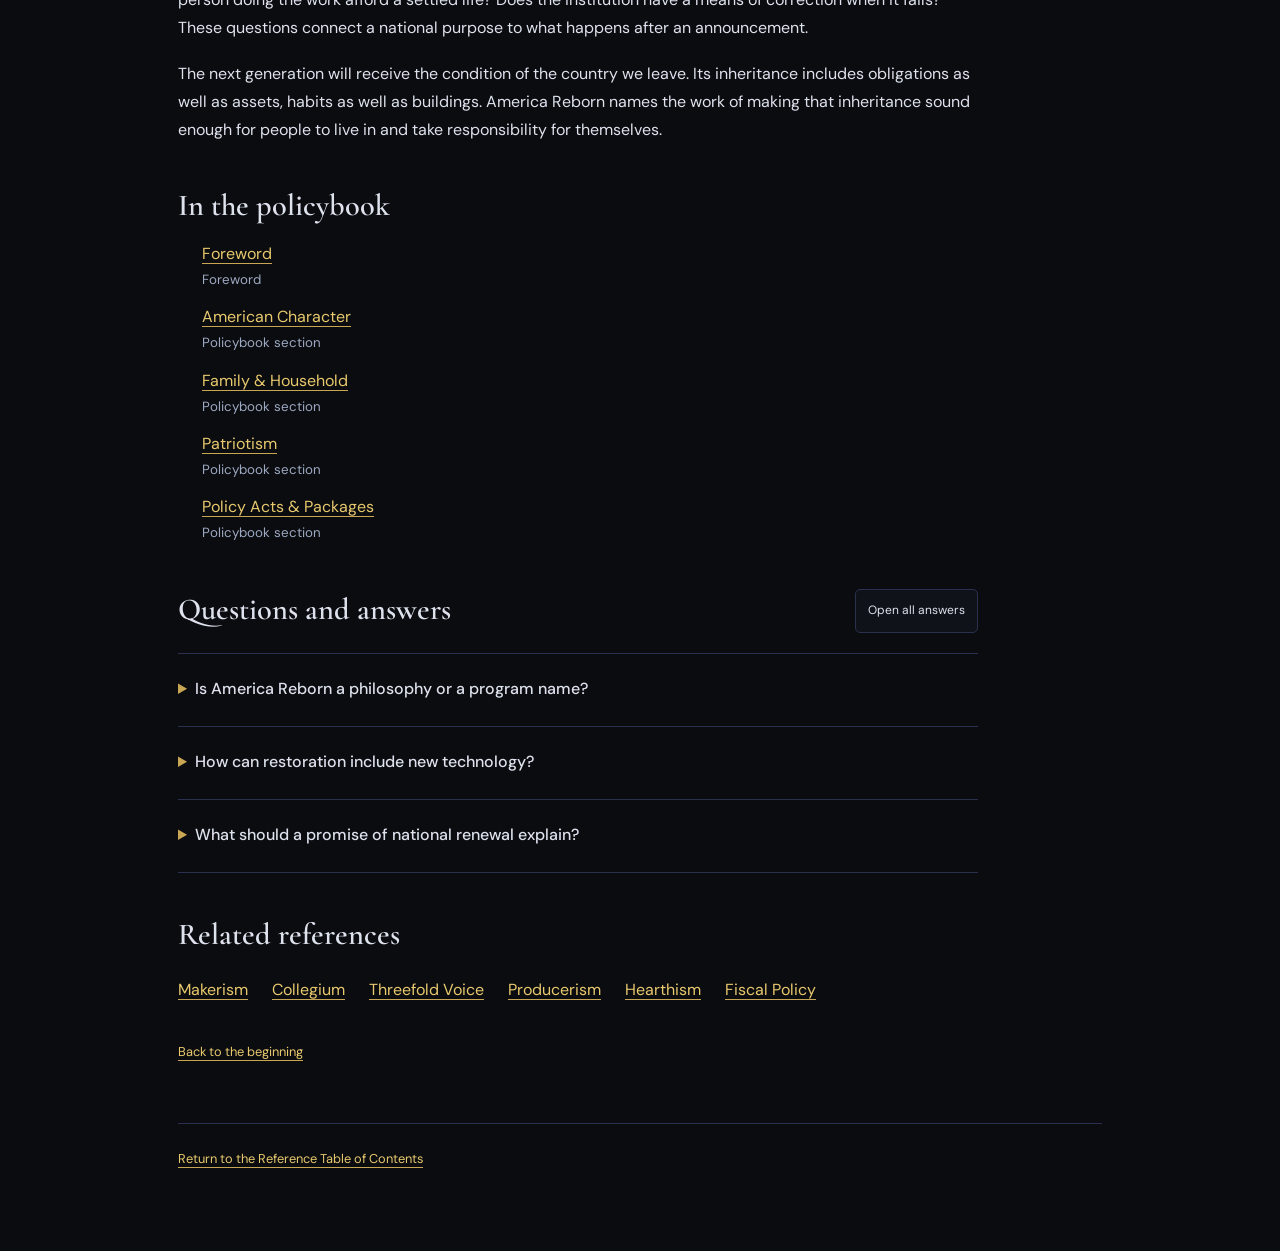
==== commit e953e567: "Rewrite reference explanations around Generative Sovereignty" ====
--- a/America-Reborn/index.html
+++ b/America-Reborn/index.html
@@ -1,4 +1,3 @@
 <!DOCTYPE html>
-<html lang="en"><head><meta charset="utf-8"><meta name="viewport" content="width=device-width,initial-scale=1"><title>America Reborn | Political Policy Book</title><meta name="description" content="National renewal becomes real in the home, the work, the place, and the inheritance a citizen can recognize."><link rel="canonical" href="https://betterpolicies.org/America-Reborn/"><meta property="og:type" content="article"><meta property="og:title" content="America Reborn | Political Policy Book"><meta property="og:description" content="National renewal becomes real in the home, the work, the place, and the inheritance a citizen can recognize."><meta property="og:url" content="https://betterpolicies.org/America-Reborn/"><link rel="stylesheet" href="https://fonts.googleapis.com/css2?family=Cormorant+Garamond:ital,wght@0,400;0,600;0,700;1,400&amp;family=DM+Sans:wght@300;400;500;600&amp;family=Space+Mono:wght@400;700&amp;display=swap"><link rel="stylesheet" href="/reference.css"><link rel="stylesheet" href="/reference-interactive.css"><script src="/reference.js" defer></script><script type="application/ld+json">{"@context": "https://schema.org", "@type": "Article", "headline": "America Reborn", "description": "National renewal becomes real in the home, the work, the place, and the inheritance a citizen can recognize.", "url": "https://betterpolicies.org/America-Reborn/", "author": {"@type": "Person", "name": "Michael Allen"}, "inLanguage": "en", "wordCount": 1298, "dateModified": "2026-10-15"}</script></head>
-<body id="top"><progress class="reading-progress" data-reading-progress max="100" value="0" aria-label="Reading progress"></progress><a class="skip" href="#main">Skip to content</a><div class="page reference-page"><a class="book-link" href="/">Political Policy Book</a><nav class="breadcrumb" aria-label="Breadcrumb"><a href="/#sec-foreword-p2">Reference Table of Contents</a> / America Reborn</nav><main id="main"><div class="eyebrow">The civic idiom</div><h1>America Reborn</h1><p class="reference-summary">National renewal becomes real in the home, the work, the place, and the inheritance a citizen can recognize.</p><p class="reading-meta">6 minute read · Guided explanation and practical examples</p><nav class="contents" aria-label="Page contents"><h2>On this page</h2><ol><li><a href="#guided-breakdown">What renewal looks like</a></li><li><a href="#what-restoration-asks-of-us">What restoration asks of us</a></li><li><a href="#a-people-and-a-place">A people and a place</a></li><li><a href="#patriotism-with-a-record">Patriotism with a record</a></li><li><a href="#the-language-of-public-duty">The language of public duty</a></li><li><a href="#the-measure-of-renewal">The measure of renewal</a></li><li><a href="#in-the-policybook">In the policybook</a></li><li><a href="#questions">Questions and answers</a></li></ol></nav><article class="prose"><p>America Reborn is the civic expression of a nation returning to faithful stewardship. The country is an inheritance held in trust. Its land, law, currency, border, grid, workshop, home, memory, and children belong within one common charge.</p><p>Rebirth is the work of making that charge sound again. A nation does not become new by forgetting what it is. It becomes capable of a future by repairing what it has received and recovering the confidence to build.</p><section class="explorer" data-explorer aria-labelledby="guided-breakdown"><h2 id="guided-breakdown">What renewal looks like</h2><p class="explorer-intro">Follow the civic idiom through four fields of ordinary life. The same duty of stewardship connects each field to the programs in the policybook.</p><div class="explorer-controls" data-explorer-controls hidden aria-label="What renewal looks like"><button type="button" id="explore-a-home-tab" aria-controls="explore-a-home">A home</button><button type="button" id="explore-useful-work-tab" aria-controls="explore-useful-work">Useful work</button><button type="button" id="explore-a-living-place-tab" aria-controls="explore-a-living-place">A living place</button><button type="button" id="explore-a-worthy-inheritance-tab" aria-controls="explore-a-worthy-inheritance">A worthy inheritance</button></div><section class="explorer-panel" data-explorer-panel id="explore-a-home" tabindex="0"><h3>A country in which a life can be founded</h3><p>Renewal begins with the ability to form a durable household. A young person needs a path from training and work into a home, a family, and a community in which he has a stake. Public praise of family life must meet the material conditions that make it possible.</p><p>The New Homestead Act and the Family Formation Act gather different parts of that work. Housing supply, ownership, family support, and practical education belong within one account of whether a citizen can build a life. The civic promise reaches the front door when the household can remain secure enough to plan beyond the next bill.</p><p class="decision-question"><span>The practical question</span>Does the policy make a settled, responsible life more attainable?</p><p class="explore-link"><a href="/Hearthism/">Continue with Hearthism</a></p></section><section class="explorer-panel" data-explorer-panel id="explore-useful-work" tabindex="0"><h3>A workshop with a future</h3><p>A trade carries more than a wage. It preserves a discipline, a standard of workmanship, and a path by which an older generation prepares a younger one. The loss of that path weakens a place even when its financial accounts still show activity.</p><p>A Makers Economy and Bring It Home connect national confidence to domestic productive life. The Henry Ford Act, practical training, and the preservation of living trades address different points in the same chain: acquire skill, equip the work, make useful things, and earn enough to participate in the life those things support.</p><p class="decision-question"><span>The practical question</span>Can the next generation enter useful work and acquire a real stake in it?</p><p class="explore-link"><a href="/Producerism/">Continue with Producerism</a></p></section><section class="explorer-panel" data-explorer-panel id="explore-a-living-place" tabindex="0"><h3>National belonging takes a local form</h3><p>The country is encountered through streets, farms, buildings, congregations, workshops, and the people who share them. A place acquires character because generations build and maintain it. National renewal must preserve the ability of these communities to carry their own responsibilities.</p><p>Architectural character, honest materials, regional heritage, and the maintenance of public works give stewardship a visible record. They connect beauty and durability to the conduct of public life. A monument should teach an obligation; a civic building should remain useful; a renewed neighborhood should give ordinary citizens somewhere to belong.</p><p class="decision-question"><span>The practical question</span>What will people be able to recognize, use, and care for in this place?</p><p class="explore-link"><a href="/Collegium/">Continue with Collegium</a></p></section><section class="explorer-panel" data-explorer-panel id="explore-a-worthy-inheritance" tabindex="0"><h3>Memory must lead to conduct</h3><p>Patriotism begins with gratitude and matures into responsibility. A nation can honor sacrifice, tell the truth about failure, and repair its institutions without abandoning its identity. Public memory gives the living an account of what they have received and what they owe.</p><p>The New Home Front names the program of national reconstruction. America Reborn names its civic expression. Their common measure is the condition of the country handed forward: its homes, productive knowledge, lawful institutions, public estate, and capacity to act independently. Renewal succeeds when those goods can be lived rather than merely commemorated.</p><p class="decision-question"><span>The practical question</span>What will our children receive that they can actually maintain and use?</p><p class="explore-link"><a href="/Markerism/">Continue with Makerism</a></p></section></section><h2 id="what-restoration-asks-of-us">What restoration asks of us</h2><p>We must be able to found a home, raise a family, learn a useful discipline, own the fruits of honest work, and take part in a common life that does not treat us as temporary occupants.</p><p>We must also be able to defend that life. The country requires reliable energy, functioning infrastructure, practical education, domestic productive capacity, and a government that can act when action is necessary. Affection for a nation cannot substitute for maintaining it.</p><p>The household and the workshop belong together. The workbench supplies the means of life; the hearth gives that work a human purpose. Public power must preserve the conditions under which both can endure.</p><h2 id="a-people-and-a-place">A people and a place</h2><p>America is lived in places. The town, neighborhood, countryside, city, region, and state give national belonging its daily form. Their differences need not weaken a common identity. They give the commonwealth depth, skill, and memory.</p><p>National renewal therefore cannot be reduced to an instruction sent from the capital. Communities must have standing in decisions whose consequences they will carry. Local institutions must be able to build, teach, preserve, and repair without becoming dependent upon arbitrary permission.</p><p>The same duty reaches the citizen. A common life cannot be maintained entirely by officials. The parent, neighbor, proprietor, teacher, tradesman, and public servant each carries work that no national office can perform in his place.</p><h2 id="patriotism-with-a-record">Patriotism with a record</h2><p>A truthful patriotism can honor achievement and name failure. Gratitude does not require concealment. Repair does not require repudiating the nation.</p><p>Our public memory should make the inheritance intelligible. It should explain the work, sacrifice, conflict, and correction through which the country was formed. Heritage becomes useful when it teaches responsibility to the living.</p><p>Monuments, ceremonies, holidays, craftsmanship, and public architecture give this memory visible form. They must be supported by ordinary conduct. A nation that praises family while making family life impossible has separated its words from its work. A nation that honors service while protecting official corruption has done the same.</p><h2 id="the-language-of-public-duty">The language of public duty</h2><p>America Reborn speaks in the language of stewardship, ownership, competence, responsibility, mercy, and endurance. These words should lead to things a citizen can recognize: a maintained road, an honest bill, a school that teaches, a home that can be kept, an institution that answers, and a trade that can be passed on.</p><p>The programs named in the policy book—A Makers Economy, New Home Front, and Bring It Home—give this civic purpose different fields of work. The doctrine supplies their common standard. The mechanism must serve the aim.</p><h2 id="the-measure-of-renewal">The measure of renewal</h2><p>We judge renewal by what the next generation can actually inherit. A larger balance sheet is insufficient if the public estate is deteriorating. A more powerful government is insufficient if the household has become less free. A celebrated culture is insufficient if its people no longer know how to reproduce its virtues.</p><p>America Reborn asks for a country worthy of loyalty and capable of sustaining it. The work is to build that country in the ordinary conditions of national life, so that our children receive more than an account of what we once hoped to become.</p>
-<section aria-labelledby="in-the-policybook"><h2 id="in-the-policybook">In the policybook</h2><ul class="policy-links"><li><a href="/#sec-foreword-p0">Foreword</a><small>Foreword</small></li><li><a href="/#sec-character">American Character</a><small>Policybook section</small></li><li><a href="/#sec-family">Family &amp; Household</a><small>Policybook section</small></li><li><a href="/#sec-23">Patriotism</a><small>Policybook section</small></li><li><a href="/#sec-acts">Policy Acts &amp; Packages</a><small>Policybook section</small></li></ul></section><section class="faq-section" data-faq aria-labelledby="questions"><div class="faq-top"><h2 id="questions">Questions and answers</h2><button type="button" class="faq-toggle" data-faq-toggle hidden>Open all answers</button></div><details><summary>Is America Reborn the name of the doctrine or a program?</summary><p>It is the civic idiom: the public language through which the doctrine's purpose becomes recognizable. Makerism is the doctrine. A Makers Economy, The New Home Front, and Bring It Home are program names. The distinction gives each name a job and keeps a shared national purpose connected to particular fields of work.</p></details><details><summary>How does restoration leave room for invention?</summary><p>An inheritance carries a responsibility to maintain and improve. Repairing a grid can require new engineering. Preserving a trade can require new tools and training. Honoring a place can require new buildings that belong within it. Restoration preserves the goods a people lives by while recovering the confidence to build what the future needs.</p></details><details><summary>How should a citizen judge a promise of renewal?</summary><p>Look for the thing the promise makes possible: a home that can be kept, a useful skill, reliable energy, a maintained road, an honest public account, or an institution that can be called to answer. The policybook supplies mechanisms. The civic idiom supplies a common language for judging whether those mechanisms serve the nation.</p></details></section><nav class="related" aria-labelledby="related-references"><h2 id="related-references">Related references</h2><ul><li><a href="/Markerism/">Makerism</a></li><li><a href="/Collegium/">Collegium</a></li><li><a href="/Threefold-Voice/">Threefold Voice</a></li><li><a href="/Producerism/">Producerism</a></li><li><a href="/Hearthism/">Hearthism</a></li><li><a href="/Fiscal-Policy/">Fiscal Policy</a></li></ul></nav></article><p class="back-to-top"><a href="#top">Back to the beginning</a></p></main><footer><a href="/#sec-foreword-p2">Return to the Reference Table of Contents</a></footer></div></body></html>
+<html lang="en"><head><meta charset="utf-8"><meta name="viewport" content="width=device-width,initial-scale=1"><title>America Reborn | Political Policy Book</title><meta name="description" content="America Reborn gives civic expression to a program of rebuilding homes, productive life, and the institutions a country must be able to maintain."><link rel="canonical" href="https://betterpolicies.org/America-Reborn/"><meta property="og:type" content="article"><meta property="og:title" content="America Reborn | Political Policy Book"><meta property="og:description" content="America Reborn gives civic expression to a program of rebuilding homes, productive life, and the institutions a country must be able to maintain."><meta property="og:url" content="https://betterpolicies.org/America-Reborn/"><link rel="stylesheet" href="https://fonts.googleapis.com/css2?family=Cormorant+Garamond:ital,wght@0,400;0,600;0,700;1,400&amp;family=DM+Sans:wght@300;400;500;600&amp;family=Space+Mono:wght@400;700&amp;display=swap"><link rel="stylesheet" href="/reference.css"><link rel="stylesheet" href="/reference-interactive.css"><script src="/reference.js" defer></script><script type="application/ld+json">{"@context": "https://schema.org", "@type": "Article", "headline": "America Reborn", "description": "America Reborn gives civic expression to a program of rebuilding homes, productive life, and the institutions a country must be able to maintain.", "url": "https://betterpolicies.org/America-Reborn/", "author": {"@type": "Person", "name": "Michael Allen"}, "inLanguage": "en", "wordCount": 1276, "dateModified": "2026-10-15"}</script></head>
+<body id="top"><progress class="reading-progress" data-reading-progress max="100" value="0" aria-label="Reading progress"></progress><a class="skip" href="#main">Skip to content</a><div class="page reference-page"><a class="book-link" href="/">Political Policy Book</a><nav class="breadcrumb" aria-label="Breadcrumb"><a href="/#sec-foreword-p2">Reference Table of Contents</a> / America Reborn</nav><main id="main"><div class="eyebrow">The civic idiom</div><h1>America Reborn</h1><p class="reference-summary">America Reborn gives civic expression to a program of rebuilding homes, productive life, and the institutions a country must be able to maintain.</p><p class="reading-meta">6 minute read · Explanation and policy examples</p><nav class="contents" aria-label="Page contents"><h2>On this page</h2><ol><li><a href="#guided-breakdown">The civic purpose and the programs</a></li><li><a href="#what-we-are-trying-to-restore">What we are trying to restore</a></li><li><a href="#the-country-as-people-encounter-it">The country as people encounter it</a></li><li><a href="#memory-and-public-conduct">Memory and public conduct</a></li><li><a href="#the-names-of-the-work">The names of the work</a></li><li><a href="#what-a-citizen-should-be-able-to-judge">What a citizen should be able to judge</a></li><li><a href="#in-the-policybook">In the policybook</a></li><li><a href="#questions">Questions and answers</a></li></ol></nav><article class="prose"><p>America Reborn is the civic expression of the political work gathered in this book. It speaks to a country whose people should be able to build a life, maintain their common institutions, and leave their children an inheritance they can use.</p><p>Generative Sovereignty supplies the philosophical foundation. Through it I developed Makerism and Hearthism and drew together older traditions of government and economic life. America Reborn gives that work a public language. The phrase should call to mind things a citizen can recognize in his own town and household.</p><section class="explorer" data-explorer aria-labelledby="guided-breakdown"><h2 id="guided-breakdown">The civic purpose and the programs</h2><p class="explorer-intro">The program names describe different fields of work. Select one to see how it connects national renewal to measures in the policybook.</p><div class="explorer-controls" data-explorer-controls hidden aria-label="The civic purpose and the programs"><button type="button" id="explore-a-makers-economy-tab" aria-controls="explore-a-makers-economy">A Makers Economy</button><button type="button" id="explore-the-new-home-front-tab" aria-controls="explore-the-new-home-front">The New Home Front</button><button type="button" id="explore-bring-it-home-tab" aria-controls="explore-bring-it-home">Bring It Home</button></div><section class="explorer-panel" data-explorer-panel id="explore-a-makers-economy" tabindex="0"><h3>Work that leads to a livelihood and a stake</h3><p>A Makers Economy concerns the conditions in which useful work can support a settled life. Wages, practical training, productive investment, and access to ownership affect whether a person can build a future in the place where he works.</p><p>The Henry Ford Act gathers economic and industrial proposals. Apprenticeship and the preservation of living trades attend to the knowledge that factories and workshops need. Their civic purpose can be judged through the opportunities available to the person expected to carry the work.</p><p class="explore-link"><a href="/Producerism/">Producerism</a></p></section><section class="explorer-panel" data-explorer-panel id="explore-the-new-home-front" tabindex="0"><h3>The country as a responsibility to be carried</h3><p>The New Home Front names the broader program of national reconstruction. A home depends on more than its walls: work, care, dependable infrastructure, and lawful institutions affect what the household can sustain. The country has to attend to those connections.</p><p>The New Homestead Act and the Family Formation Act address different points in that account. Kinship measures concern the proximity of generations. These proposals should leave people better able to perform responsibilities that government itself cannot assume in their place.</p><p class="explore-link"><a href="/Hearthism/">Hearthism</a></p></section><section class="explorer-panel" data-explorer-panel id="explore-bring-it-home" tabindex="0"><h3>Productive life must have somewhere to continue</h3><p>Bring It Home expresses the recovery of productive life within the country. A lost enterprise can take a training route and much of a town's work with it. Restoring the ability to produce involves people and places as well as a financial decision.</p><p>The civic promise needs an account of where the work will take place and what it will require. Domestic industrial capacity and local knowledge connect national independence to a livelihood citizens can recognize. A program should explain how another generation can enter that work.</p><p class="explore-link"><a href="/Collegium/">Collegium</a></p></section></section><h2 id="what-we-are-trying-to-restore">What we are trying to restore</h2><p>A young person should have a credible path from education into useful work and a home. A family should be able to plan beyond the next rent increase. An older person should remain part of a community that knows him. These ordinary expectations depend on conditions that policy can strengthen or allow to deteriorate.</p><p>A country also needs reliable power, functioning transport, and the ability to produce what its security requires. The affection people feel for their home cannot keep a bridge in service or replace a lost trade. Those tasks require money, skill, and institutions willing to carry their responsibilities for years.</p><p>Restoration addresses this work. It repairs what has deteriorated and makes room to build what is needed. A new method of construction can help a family establish a home. New engineering can restore the usefulness of an old system. The question is what the change enables people to preserve and do.</p><h2 id="the-country-as-people-encounter-it">The country as people encounter it</h2><p>National life takes a local form. People experience it in the roads they travel, the buildings they use, the schools their children attend, and the work available nearby. The history of a place lives partly in these daily arrangements. A town can retain its name while losing most of what once allowed its people to remain there.</p><p>Regional heritage and public architecture belong within this account. A building should serve its occupants and remain worth maintaining. Honest materials and workmanship leave the next generation with something usable. Public spaces should give people a reason to meet and a place in which their shared life can be seen.</p><p>Local differences can contribute to a common identity. A farming community and an industrial city carry different knowledge and obligations. Both need standing in decisions whose consequences they will bear. National coordination must be capable of hearing those conditions rather than treating every place as interchangeable.</p><h2 id="memory-and-public-conduct">Memory and public conduct</h2><p>We can honor an achievement and give an honest account of a failure. Gratitude gives us reasons to preserve what we have received. Responsibility requires us to repair what has gone wrong. A truthful public memory makes both duties intelligible.</p><p>Monuments and ceremonies help a people remember. Their meaning depends on conduct beyond the occasion. A government honoring service must answer for the treatment of those who served. A country praising craftsmanship must keep open the routes through which another generation can learn the work. The ordinary policy and the public statement should belong to the same account.</p><p>The citizen carries duties here as well. A national office cannot take a parent's place or perform every obligation between neighbors. Public institutions should support the conditions in which people can carry these responsibilities themselves. A common life becomes fragile when everyone expects someone else to maintain it.</p><h2 id="the-names-of-the-work">The names of the work</h2><p>The program names in the policybook describe different fields of action. A Makers Economy concerns productive work and ownership. The New Home Front gathers the broader work of national reconstruction. Bring It Home expresses the effort to recover productive life and its place in the country.</p><p>The acts turn these purposes into proposals that can be examined. The New Homestead Act addresses the ground on which a citizen can establish a life. The Henry Ford Act gathers industrial and economic measures. Family Formation and Kinship Preservation concern the conditions in which households can form and generations can remain connected.</p><p>America Reborn is the civic idiom across this work. It does not replace the names of the philosophies or the particulars of an act. A useful public language allows citizens to understand what the program is trying to accomplish and then examine whether its mechanisms can accomplish it.</p><h2 id="what-a-citizen-should-be-able-to-judge">What a citizen should be able to judge</h2><p>A claim of renewal should lead to a concrete account. What can be built? Who will maintain it? Can the person doing the work afford a settled life? Does the institution have a means of correction when it fails? These questions connect a national purpose to what happens after an announcement.</p><p>The next generation will receive the condition of the country we leave. Its inheritance includes obligations as well as assets, habits as well as buildings. America Reborn names the work of making that inheritance sound enough for people to live in and take responsibility for themselves.</p><section aria-labelledby="in-the-policybook"><h2 id="in-the-policybook">In the policybook</h2><ul class="policy-links"><li><a href="/#sec-foreword-p0">Foreword</a><small>Foreword</small></li><li><a href="/#sec-character">American Character</a><small>Policybook section</small></li><li><a href="/#sec-family">Family &amp; Household</a><small>Policybook section</small></li><li><a href="/#sec-23">Patriotism</a><small>Policybook section</small></li><li><a href="/#sec-acts">Policy Acts &amp; Packages</a><small>Policybook section</small></li></ul></section><section class="faq-section" data-faq aria-labelledby="questions"><div class="faq-top"><h2 id="questions">Questions and answers</h2><button type="button" class="faq-toggle" data-faq-toggle hidden>Open all answers</button></div><details><summary>Is America Reborn a philosophy or a program name?</summary><p>It is the civic idiom for the work assembled through Generative Sovereignty. Makerism and Hearthism are philosophies developed from that foundation. A Makers Economy, The New Home Front, and Bring It Home name programs or fields of action within the policybook.</p></details><details><summary>How can restoration include new technology?</summary><p>A responsibility to preserve a useful inheritance can require new methods. Better engineering can restore a system's usefulness, and a new construction method can help a family establish a home. The purpose is to leave people able to live and take responsibility for what they have received.</p></details><details><summary>What should a promise of national renewal explain?</summary><p>It should identify what will change in ordinary life and who will carry the work. A maintained road, an attainable home, or a training route gives a citizen something to examine. The policybook's acts and mechanisms can then be judged by whether they produce that result.</p></details></section><nav class="related" aria-labelledby="related-references"><h2 id="related-references">Related references</h2><ul><li><a href="/Markerism/">Makerism</a></li><li><a href="/Collegium/">Collegium</a></li><li><a href="/Threefold-Voice/">Threefold Voice</a></li><li><a href="/Producerism/">Producerism</a></li><li><a href="/Hearthism/">Hearthism</a></li><li><a href="/Fiscal-Policy/">Fiscal Policy</a></li></ul></nav></article><p class="back-to-top"><a href="#top">Back to the beginning</a></p></main><footer><a href="/#sec-foreword-p2">Return to the Reference Table of Contents</a></footer></div></body></html>
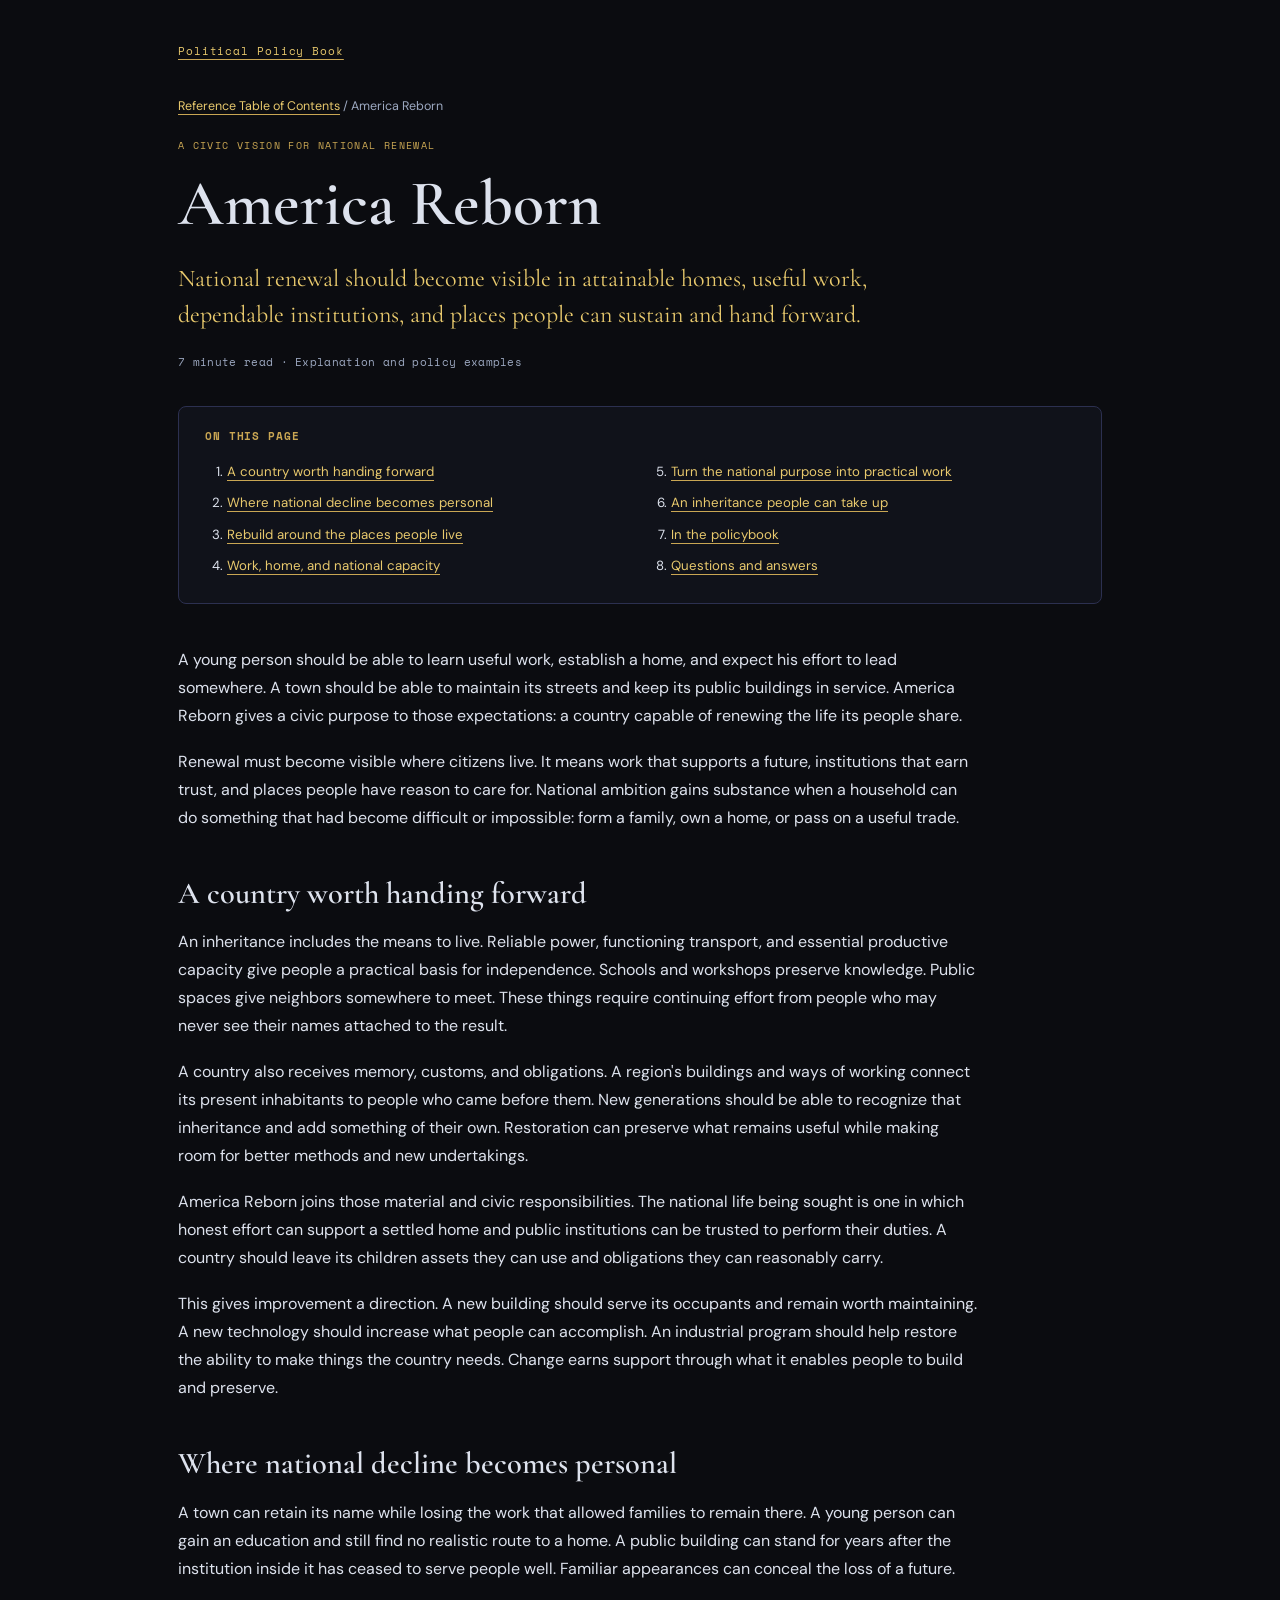
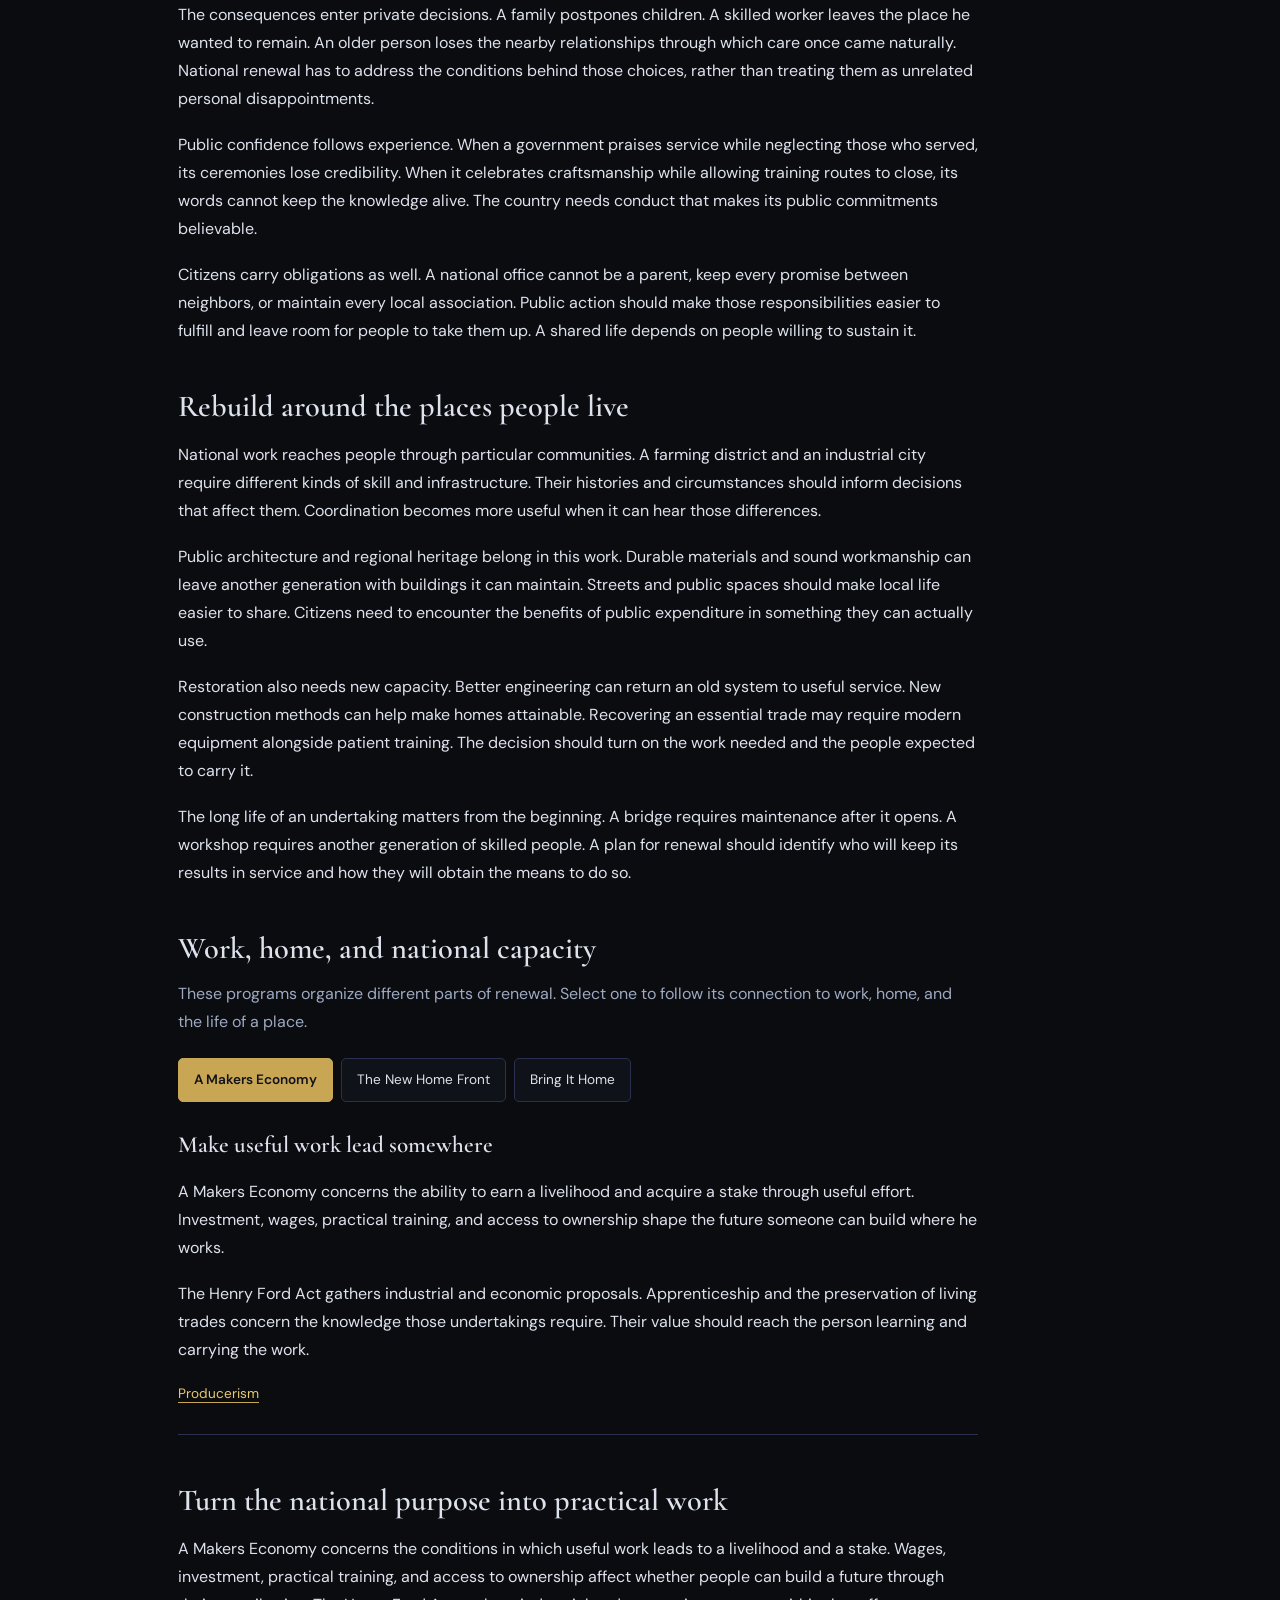
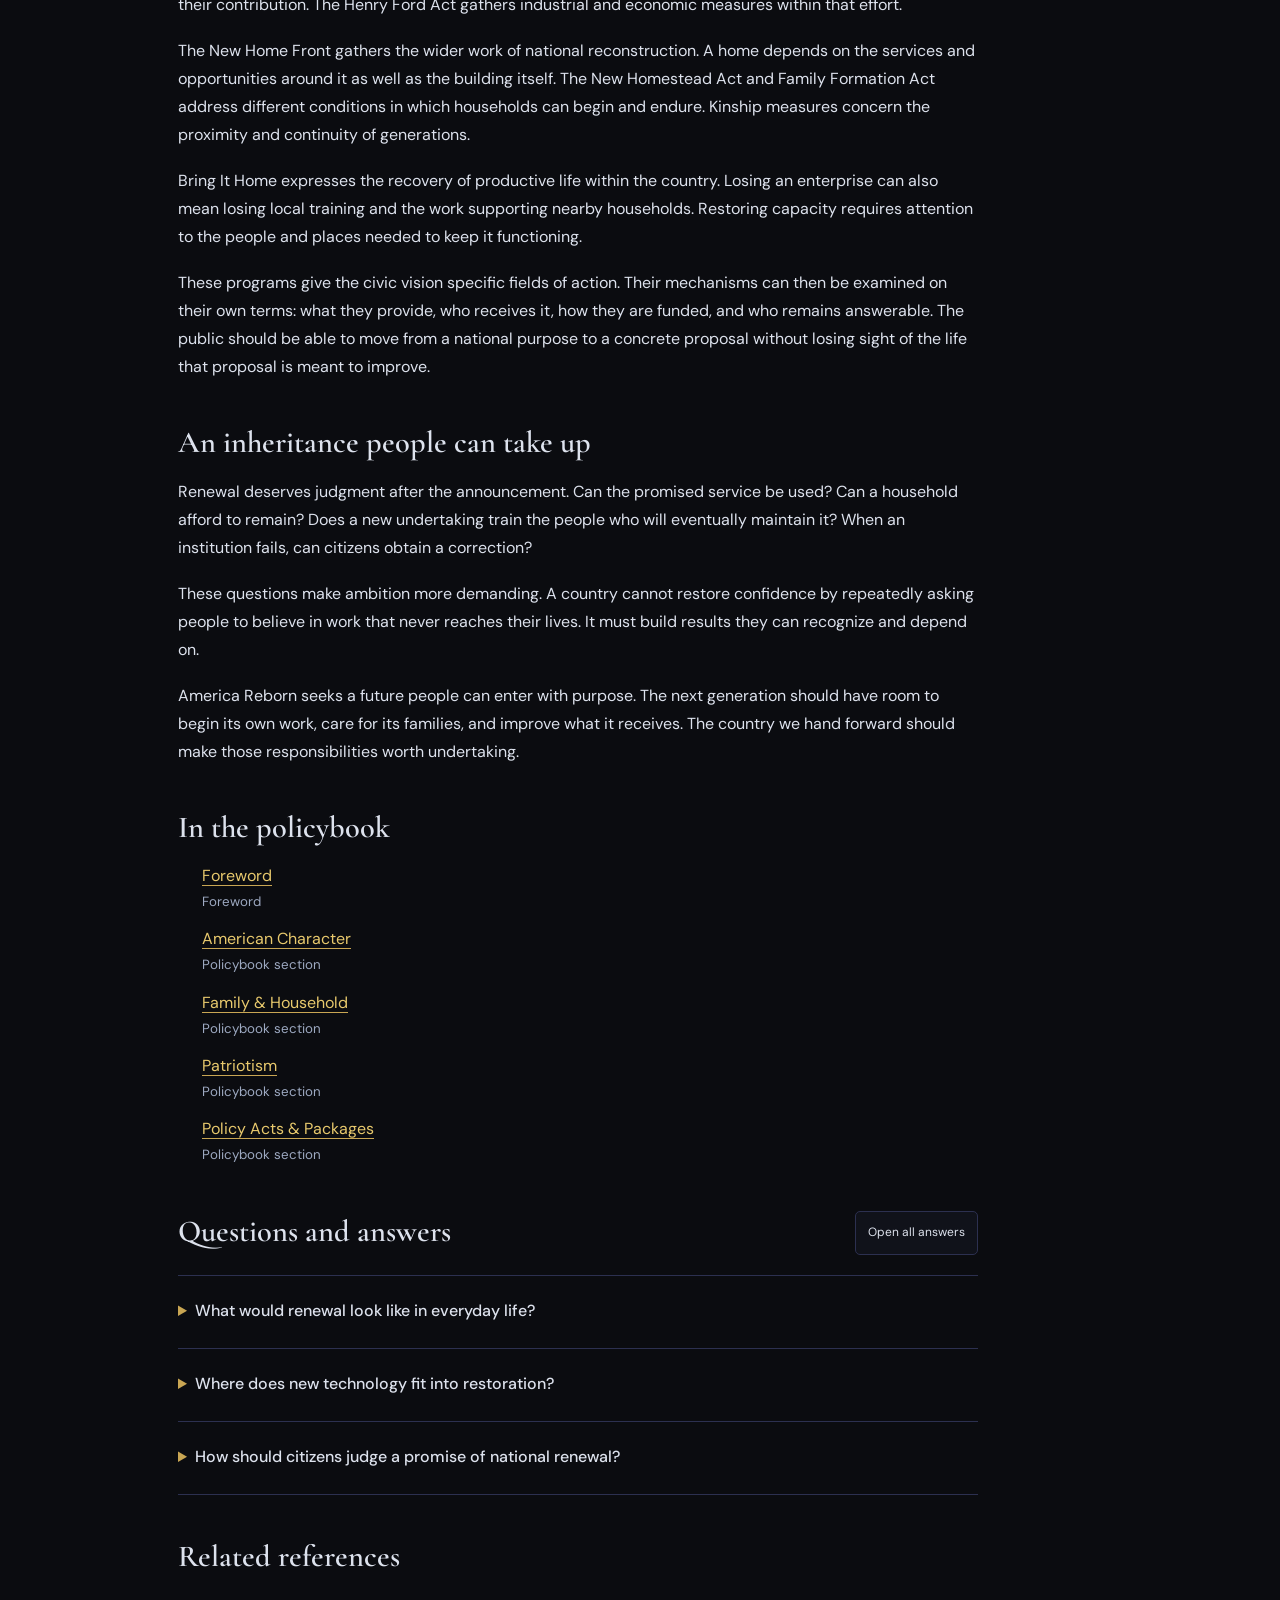
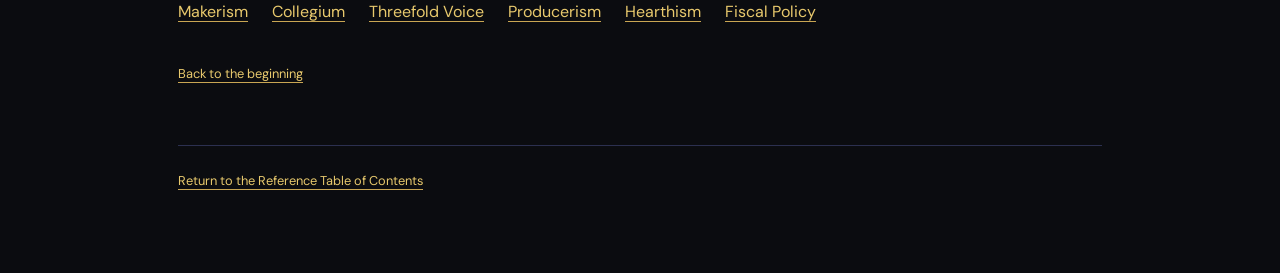
==== commit 7b51b66a: "Refine reference pages and clarify all questions and answers" ====
--- a/America-Reborn/index.html
+++ b/America-Reborn/index.html
@@ -1,3 +1,3 @@
 <!DOCTYPE html>
-<html lang="en"><head><meta charset="utf-8"><meta name="viewport" content="width=device-width,initial-scale=1"><title>America Reborn | Political Policy Book</title><meta name="description" content="America Reborn gives civic expression to a program of rebuilding homes, productive life, and the institutions a country must be able to maintain."><link rel="canonical" href="https://betterpolicies.org/America-Reborn/"><meta property="og:type" content="article"><meta property="og:title" content="America Reborn | Political Policy Book"><meta property="og:description" content="America Reborn gives civic expression to a program of rebuilding homes, productive life, and the institutions a country must be able to maintain."><meta property="og:url" content="https://betterpolicies.org/America-Reborn/"><link rel="stylesheet" href="https://fonts.googleapis.com/css2?family=Cormorant+Garamond:ital,wght@0,400;0,600;0,700;1,400&amp;family=DM+Sans:wght@300;400;500;600&amp;family=Space+Mono:wght@400;700&amp;display=swap"><link rel="stylesheet" href="/reference.css"><link rel="stylesheet" href="/reference-interactive.css"><script src="/reference.js" defer></script><script type="application/ld+json">{"@context": "https://schema.org", "@type": "Article", "headline": "America Reborn", "description": "America Reborn gives civic expression to a program of rebuilding homes, productive life, and the institutions a country must be able to maintain.", "url": "https://betterpolicies.org/America-Reborn/", "author": {"@type": "Person", "name": "Michael Allen"}, "inLanguage": "en", "wordCount": 1276, "dateModified": "2026-10-15"}</script></head>
-<body id="top"><progress class="reading-progress" data-reading-progress max="100" value="0" aria-label="Reading progress"></progress><a class="skip" href="#main">Skip to content</a><div class="page reference-page"><a class="book-link" href="/">Political Policy Book</a><nav class="breadcrumb" aria-label="Breadcrumb"><a href="/#sec-foreword-p2">Reference Table of Contents</a> / America Reborn</nav><main id="main"><div class="eyebrow">The civic idiom</div><h1>America Reborn</h1><p class="reference-summary">America Reborn gives civic expression to a program of rebuilding homes, productive life, and the institutions a country must be able to maintain.</p><p class="reading-meta">6 minute read · Explanation and policy examples</p><nav class="contents" aria-label="Page contents"><h2>On this page</h2><ol><li><a href="#guided-breakdown">The civic purpose and the programs</a></li><li><a href="#what-we-are-trying-to-restore">What we are trying to restore</a></li><li><a href="#the-country-as-people-encounter-it">The country as people encounter it</a></li><li><a href="#memory-and-public-conduct">Memory and public conduct</a></li><li><a href="#the-names-of-the-work">The names of the work</a></li><li><a href="#what-a-citizen-should-be-able-to-judge">What a citizen should be able to judge</a></li><li><a href="#in-the-policybook">In the policybook</a></li><li><a href="#questions">Questions and answers</a></li></ol></nav><article class="prose"><p>America Reborn is the civic expression of the political work gathered in this book. It speaks to a country whose people should be able to build a life, maintain their common institutions, and leave their children an inheritance they can use.</p><p>Generative Sovereignty supplies the philosophical foundation. Through it I developed Makerism and Hearthism and drew together older traditions of government and economic life. America Reborn gives that work a public language. The phrase should call to mind things a citizen can recognize in his own town and household.</p><section class="explorer" data-explorer aria-labelledby="guided-breakdown"><h2 id="guided-breakdown">The civic purpose and the programs</h2><p class="explorer-intro">The program names describe different fields of work. Select one to see how it connects national renewal to measures in the policybook.</p><div class="explorer-controls" data-explorer-controls hidden aria-label="The civic purpose and the programs"><button type="button" id="explore-a-makers-economy-tab" aria-controls="explore-a-makers-economy">A Makers Economy</button><button type="button" id="explore-the-new-home-front-tab" aria-controls="explore-the-new-home-front">The New Home Front</button><button type="button" id="explore-bring-it-home-tab" aria-controls="explore-bring-it-home">Bring It Home</button></div><section class="explorer-panel" data-explorer-panel id="explore-a-makers-economy" tabindex="0"><h3>Work that leads to a livelihood and a stake</h3><p>A Makers Economy concerns the conditions in which useful work can support a settled life. Wages, practical training, productive investment, and access to ownership affect whether a person can build a future in the place where he works.</p><p>The Henry Ford Act gathers economic and industrial proposals. Apprenticeship and the preservation of living trades attend to the knowledge that factories and workshops need. Their civic purpose can be judged through the opportunities available to the person expected to carry the work.</p><p class="explore-link"><a href="/Producerism/">Producerism</a></p></section><section class="explorer-panel" data-explorer-panel id="explore-the-new-home-front" tabindex="0"><h3>The country as a responsibility to be carried</h3><p>The New Home Front names the broader program of national reconstruction. A home depends on more than its walls: work, care, dependable infrastructure, and lawful institutions affect what the household can sustain. The country has to attend to those connections.</p><p>The New Homestead Act and the Family Formation Act address different points in that account. Kinship measures concern the proximity of generations. These proposals should leave people better able to perform responsibilities that government itself cannot assume in their place.</p><p class="explore-link"><a href="/Hearthism/">Hearthism</a></p></section><section class="explorer-panel" data-explorer-panel id="explore-bring-it-home" tabindex="0"><h3>Productive life must have somewhere to continue</h3><p>Bring It Home expresses the recovery of productive life within the country. A lost enterprise can take a training route and much of a town's work with it. Restoring the ability to produce involves people and places as well as a financial decision.</p><p>The civic promise needs an account of where the work will take place and what it will require. Domestic industrial capacity and local knowledge connect national independence to a livelihood citizens can recognize. A program should explain how another generation can enter that work.</p><p class="explore-link"><a href="/Collegium/">Collegium</a></p></section></section><h2 id="what-we-are-trying-to-restore">What we are trying to restore</h2><p>A young person should have a credible path from education into useful work and a home. A family should be able to plan beyond the next rent increase. An older person should remain part of a community that knows him. These ordinary expectations depend on conditions that policy can strengthen or allow to deteriorate.</p><p>A country also needs reliable power, functioning transport, and the ability to produce what its security requires. The affection people feel for their home cannot keep a bridge in service or replace a lost trade. Those tasks require money, skill, and institutions willing to carry their responsibilities for years.</p><p>Restoration addresses this work. It repairs what has deteriorated and makes room to build what is needed. A new method of construction can help a family establish a home. New engineering can restore the usefulness of an old system. The question is what the change enables people to preserve and do.</p><h2 id="the-country-as-people-encounter-it">The country as people encounter it</h2><p>National life takes a local form. People experience it in the roads they travel, the buildings they use, the schools their children attend, and the work available nearby. The history of a place lives partly in these daily arrangements. A town can retain its name while losing most of what once allowed its people to remain there.</p><p>Regional heritage and public architecture belong within this account. A building should serve its occupants and remain worth maintaining. Honest materials and workmanship leave the next generation with something usable. Public spaces should give people a reason to meet and a place in which their shared life can be seen.</p><p>Local differences can contribute to a common identity. A farming community and an industrial city carry different knowledge and obligations. Both need standing in decisions whose consequences they will bear. National coordination must be capable of hearing those conditions rather than treating every place as interchangeable.</p><h2 id="memory-and-public-conduct">Memory and public conduct</h2><p>We can honor an achievement and give an honest account of a failure. Gratitude gives us reasons to preserve what we have received. Responsibility requires us to repair what has gone wrong. A truthful public memory makes both duties intelligible.</p><p>Monuments and ceremonies help a people remember. Their meaning depends on conduct beyond the occasion. A government honoring service must answer for the treatment of those who served. A country praising craftsmanship must keep open the routes through which another generation can learn the work. The ordinary policy and the public statement should belong to the same account.</p><p>The citizen carries duties here as well. A national office cannot take a parent's place or perform every obligation between neighbors. Public institutions should support the conditions in which people can carry these responsibilities themselves. A common life becomes fragile when everyone expects someone else to maintain it.</p><h2 id="the-names-of-the-work">The names of the work</h2><p>The program names in the policybook describe different fields of action. A Makers Economy concerns productive work and ownership. The New Home Front gathers the broader work of national reconstruction. Bring It Home expresses the effort to recover productive life and its place in the country.</p><p>The acts turn these purposes into proposals that can be examined. The New Homestead Act addresses the ground on which a citizen can establish a life. The Henry Ford Act gathers industrial and economic measures. Family Formation and Kinship Preservation concern the conditions in which households can form and generations can remain connected.</p><p>America Reborn is the civic idiom across this work. It does not replace the names of the philosophies or the particulars of an act. A useful public language allows citizens to understand what the program is trying to accomplish and then examine whether its mechanisms can accomplish it.</p><h2 id="what-a-citizen-should-be-able-to-judge">What a citizen should be able to judge</h2><p>A claim of renewal should lead to a concrete account. What can be built? Who will maintain it? Can the person doing the work afford a settled life? Does the institution have a means of correction when it fails? These questions connect a national purpose to what happens after an announcement.</p><p>The next generation will receive the condition of the country we leave. Its inheritance includes obligations as well as assets, habits as well as buildings. America Reborn names the work of making that inheritance sound enough for people to live in and take responsibility for themselves.</p><section aria-labelledby="in-the-policybook"><h2 id="in-the-policybook">In the policybook</h2><ul class="policy-links"><li><a href="/#sec-foreword-p0">Foreword</a><small>Foreword</small></li><li><a href="/#sec-character">American Character</a><small>Policybook section</small></li><li><a href="/#sec-family">Family &amp; Household</a><small>Policybook section</small></li><li><a href="/#sec-23">Patriotism</a><small>Policybook section</small></li><li><a href="/#sec-acts">Policy Acts &amp; Packages</a><small>Policybook section</small></li></ul></section><section class="faq-section" data-faq aria-labelledby="questions"><div class="faq-top"><h2 id="questions">Questions and answers</h2><button type="button" class="faq-toggle" data-faq-toggle hidden>Open all answers</button></div><details><summary>Is America Reborn a philosophy or a program name?</summary><p>It is the civic idiom for the work assembled through Generative Sovereignty. Makerism and Hearthism are philosophies developed from that foundation. A Makers Economy, The New Home Front, and Bring It Home name programs or fields of action within the policybook.</p></details><details><summary>How can restoration include new technology?</summary><p>A responsibility to preserve a useful inheritance can require new methods. Better engineering can restore a system's usefulness, and a new construction method can help a family establish a home. The purpose is to leave people able to live and take responsibility for what they have received.</p></details><details><summary>What should a promise of national renewal explain?</summary><p>It should identify what will change in ordinary life and who will carry the work. A maintained road, an attainable home, or a training route gives a citizen something to examine. The policybook's acts and mechanisms can then be judged by whether they produce that result.</p></details></section><nav class="related" aria-labelledby="related-references"><h2 id="related-references">Related references</h2><ul><li><a href="/Markerism/">Makerism</a></li><li><a href="/Collegium/">Collegium</a></li><li><a href="/Threefold-Voice/">Threefold Voice</a></li><li><a href="/Producerism/">Producerism</a></li><li><a href="/Hearthism/">Hearthism</a></li><li><a href="/Fiscal-Policy/">Fiscal Policy</a></li></ul></nav></article><p class="back-to-top"><a href="#top">Back to the beginning</a></p></main><footer><a href="/#sec-foreword-p2">Return to the Reference Table of Contents</a></footer></div></body></html>
+<html lang="en"><head><meta charset="utf-8"><meta name="viewport" content="width=device-width,initial-scale=1"><title>America Reborn | Political Policy Book</title><meta name="description" content="National renewal should become visible in attainable homes, useful work, dependable institutions, and places people can sustain and hand forward."><link rel="canonical" href="https://betterpolicies.org/America-Reborn/"><meta property="og:type" content="article"><meta property="og:title" content="America Reborn | Political Policy Book"><meta property="og:description" content="National renewal should become visible in attainable homes, useful work, dependable institutions, and places people can sustain and hand forward."><meta property="og:url" content="https://betterpolicies.org/America-Reborn/"><link rel="stylesheet" href="https://fonts.googleapis.com/css2?family=Cormorant+Garamond:ital,wght@0,400;0,600;0,700;1,400&amp;family=DM+Sans:wght@300;400;500;600&amp;family=Space+Mono:wght@400;700&amp;display=swap"><link rel="stylesheet" href="/reference.css"><link rel="stylesheet" href="/reference-interactive.css"><script src="/reference.js" defer></script><script type="application/ld+json">{"@context": "https://schema.org", "@type": "Article", "headline": "America Reborn", "description": "National renewal should become visible in attainable homes, useful work, dependable institutions, and places people can sustain and hand forward.", "url": "https://betterpolicies.org/America-Reborn/", "author": {"@type": "Person", "name": "Michael Allen"}, "inLanguage": "en", "wordCount": 1484, "dateModified": "2026-10-15"}</script></head>
+<body id="top"><progress class="reading-progress" data-reading-progress max="100" value="0" aria-label="Reading progress"></progress><a class="skip" href="#main">Skip to content</a><div class="page reference-page"><a class="book-link" href="/">Political Policy Book</a><nav class="breadcrumb" aria-label="Breadcrumb"><a href="/#sec-foreword-p2">Reference Table of Contents</a> / America Reborn</nav><main id="main"><div class="eyebrow">A civic vision for national renewal</div><h1>America Reborn</h1><p class="reference-summary">National renewal should become visible in attainable homes, useful work, dependable institutions, and places people can sustain and hand forward.</p><p class="reading-meta">7 minute read · Explanation and policy examples</p><nav class="contents" aria-label="Page contents"><h2>On this page</h2><ol><li><a href="#a-country-worth-handing-forward">A country worth handing forward</a></li><li><a href="#where-national-decline-becomes-personal">Where national decline becomes personal</a></li><li><a href="#rebuild-around-the-places-people-live">Rebuild around the places people live</a></li><li><a href="#guided-breakdown">Work, home, and national capacity</a></li><li><a href="#turn-the-national-purpose-into-practical-work">Turn the national purpose into practical work</a></li><li><a href="#an-inheritance-people-can-take-up">An inheritance people can take up</a></li><li><a href="#in-the-policybook">In the policybook</a></li><li><a href="#questions">Questions and answers</a></li></ol></nav><article class="prose"><p>A young person should be able to learn useful work, establish a home, and expect his effort to lead somewhere. A town should be able to maintain its streets and keep its public buildings in service. America Reborn gives a civic purpose to those expectations: a country capable of renewing the life its people share.</p><p>Renewal must become visible where citizens live. It means work that supports a future, institutions that earn trust, and places people have reason to care for. National ambition gains substance when a household can do something that had become difficult or impossible: form a family, own a home, or pass on a useful trade.</p><h2 id="a-country-worth-handing-forward">A country worth handing forward</h2><p>An inheritance includes the means to live. Reliable power, functioning transport, and essential productive capacity give people a practical basis for independence. Schools and workshops preserve knowledge. Public spaces give neighbors somewhere to meet. These things require continuing effort from people who may never see their names attached to the result.</p><p>A country also receives memory, customs, and obligations. A region's buildings and ways of working connect its present inhabitants to people who came before them. New generations should be able to recognize that inheritance and add something of their own. Restoration can preserve what remains useful while making room for better methods and new undertakings.</p><p>America Reborn joins those material and civic responsibilities. The national life being sought is one in which honest effort can support a settled home and public institutions can be trusted to perform their duties. A country should leave its children assets they can use and obligations they can reasonably carry.</p><p>This gives improvement a direction. A new building should serve its occupants and remain worth maintaining. A new technology should increase what people can accomplish. An industrial program should help restore the ability to make things the country needs. Change earns support through what it enables people to build and preserve.</p><h2 id="where-national-decline-becomes-personal">Where national decline becomes personal</h2><p>A town can retain its name while losing the work that allowed families to remain there. A young person can gain an education and still find no realistic route to a home. A public building can stand for years after the institution inside it has ceased to serve people well. Familiar appearances can conceal the loss of a future.</p><p>The consequences enter private decisions. A family postpones children. A skilled worker leaves the place he wanted to remain. An older person loses the nearby relationships through which care once came naturally. National renewal has to address the conditions behind those choices, rather than treating them as unrelated personal disappointments.</p><p>Public confidence follows experience. When a government praises service while neglecting those who served, its ceremonies lose credibility. When it celebrates craftsmanship while allowing training routes to close, its words cannot keep the knowledge alive. The country needs conduct that makes its public commitments believable.</p><p>Citizens carry obligations as well. A national office cannot be a parent, keep every promise between neighbors, or maintain every local association. Public action should make those responsibilities easier to fulfill and leave room for people to take them up. A shared life depends on people willing to sustain it.</p><h2 id="rebuild-around-the-places-people-live">Rebuild around the places people live</h2><p>National work reaches people through particular communities. A farming district and an industrial city require different kinds of skill and infrastructure. Their histories and circumstances should inform decisions that affect them. Coordination becomes more useful when it can hear those differences.</p><p>Public architecture and regional heritage belong in this work. Durable materials and sound workmanship can leave another generation with buildings it can maintain. Streets and public spaces should make local life easier to share. Citizens need to encounter the benefits of public expenditure in something they can actually use.</p><p>Restoration also needs new capacity. Better engineering can return an old system to useful service. New construction methods can help make homes attainable. Recovering an essential trade may require modern equipment alongside patient training. The decision should turn on the work needed and the people expected to carry it.</p><p>The long life of an undertaking matters from the beginning. A bridge requires maintenance after it opens. A workshop requires another generation of skilled people. A plan for renewal should identify who will keep its results in service and how they will obtain the means to do so.</p><section class="explorer" data-explorer aria-labelledby="guided-breakdown"><h2 id="guided-breakdown">Work, home, and national capacity</h2><p class="explorer-intro">These programs organize different parts of renewal. Select one to follow its connection to work, home, and the life of a place.</p><div class="explorer-controls" data-explorer-controls hidden aria-label="Work, home, and national capacity"><button type="button" id="explore-a-makers-economy-tab" aria-controls="explore-a-makers-economy">A Makers Economy</button><button type="button" id="explore-the-new-home-front-tab" aria-controls="explore-the-new-home-front">The New Home Front</button><button type="button" id="explore-bring-it-home-tab" aria-controls="explore-bring-it-home">Bring It Home</button></div><section class="explorer-panel" data-explorer-panel id="explore-a-makers-economy" tabindex="0"><h3>Make useful work lead somewhere</h3><p>A Makers Economy concerns the ability to earn a livelihood and acquire a stake through useful effort. Investment, wages, practical training, and access to ownership shape the future someone can build where he works.</p><p>The Henry Ford Act gathers industrial and economic proposals. Apprenticeship and the preservation of living trades concern the knowledge those undertakings require. Their value should reach the person learning and carrying the work.</p><p class="explore-link"><a href="/Producerism/">Producerism</a></p></section><section class="explorer-panel" data-explorer-panel id="explore-the-new-home-front" tabindex="0"><h3>Reconstruct the conditions around the home</h3><p>The New Home Front gathers the wider work of national reconstruction. A family's stability depends on work, care, infrastructure, and lawful protection as well as the house itself. These responsibilities meet in the place where people live.</p><p>The New Homestead Act, Family Formation Act, and kinship measures address different parts of that life. Each should give households more practical capacity to carry duties public institutions cannot perform in their place.</p><p class="explore-link"><a href="/Hearthism/">Hearthism</a></p></section><section class="explorer-panel" data-explorer-panel id="explore-bring-it-home" tabindex="0"><h3>Recover productive life in the country</h3><p>When an enterprise leaves, a town can lose more than its immediate employment. Training, nearby businesses, and the possibility of remaining close to family may also be affected. Restoring production requires attention to those continuing relationships.</p><p>Bring It Home expresses that recovery. Productive investment must be matched with people, skills, and places able to sustain it. Local knowledge can help national programs reach the conditions on which their success depends.</p><p class="explore-link"><a href="/Collegium/">Collegium</a></p></section></section><h2 id="turn-the-national-purpose-into-practical-work">Turn the national purpose into practical work</h2><p>A Makers Economy concerns the conditions in which useful work leads to a livelihood and a stake. Wages, investment, practical training, and access to ownership affect whether people can build a future through their contribution. The Henry Ford Act gathers industrial and economic measures within that effort.</p><p>The New Home Front gathers the wider work of national reconstruction. A home depends on the services and opportunities around it as well as the building itself. The New Homestead Act and Family Formation Act address different conditions in which households can begin and endure. Kinship measures concern the proximity and continuity of generations.</p><p>Bring It Home expresses the recovery of productive life within the country. Losing an enterprise can also mean losing local training and the work supporting nearby households. Restoring capacity requires attention to the people and places needed to keep it functioning.</p><p>These programs give the civic vision specific fields of action. Their mechanisms can then be examined on their own terms: what they provide, who receives it, how they are funded, and who remains answerable. The public should be able to move from a national purpose to a concrete proposal without losing sight of the life that proposal is meant to improve.</p><h2 id="an-inheritance-people-can-take-up">An inheritance people can take up</h2><p>Renewal deserves judgment after the announcement. Can the promised service be used? Can a household afford to remain? Does a new undertaking train the people who will eventually maintain it? When an institution fails, can citizens obtain a correction?</p><p>These questions make ambition more demanding. A country cannot restore confidence by repeatedly asking people to believe in work that never reaches their lives. It must build results they can recognize and depend on.</p><p>America Reborn seeks a future people can enter with purpose. The next generation should have room to begin its own work, care for its families, and improve what it receives. The country we hand forward should make those responsibilities worth undertaking.</p><section aria-labelledby="in-the-policybook"><h2 id="in-the-policybook">In the policybook</h2><ul class="policy-links"><li><a href="/#sec-foreword-p0">Foreword</a><small>Foreword</small></li><li><a href="/#sec-character">American Character</a><small>Policybook section</small></li><li><a href="/#sec-family">Family &amp; Household</a><small>Policybook section</small></li><li><a href="/#sec-23">Patriotism</a><small>Policybook section</small></li><li><a href="/#sec-acts">Policy Acts &amp; Packages</a><small>Policybook section</small></li></ul></section><section class="faq-section" data-faq aria-labelledby="questions"><div class="faq-top"><h2 id="questions">Questions and answers</h2><button type="button" class="faq-toggle" data-faq-toggle hidden>Open all answers</button></div><details><summary>What would renewal look like in everyday life?</summary><p>A young person can find useful work and afford to establish a home. A town can maintain the services its residents rely on. Families can plan ahead and stay connected as children grow and parents age. The proposed programs should explain how they will make those ordinary expectations easier to fulfill.</p></details><details><summary>Where does new technology fit into restoration?</summary><p>Keeping something useful often means improving how it works. Better engineering can bring an old system back into service, and new construction methods can help make homes attainable. Restoration should give people better ways to maintain what they value, meet present needs, and leave something sound to the next generation.</p></details><details><summary>How should citizens judge a promise of national renewal?</summary><p>Ask what will actually improve, who will benefit, how it will be paid for, and who will keep it working. Once a program begins, people should be able to judge whether it delivers the promised result. They also need a way to get problems corrected and hold the responsible institution accountable.</p></details></section><nav class="related" aria-labelledby="related-references"><h2 id="related-references">Related references</h2><ul><li><a href="/Markerism/">Makerism</a></li><li><a href="/Collegium/">Collegium</a></li><li><a href="/Threefold-Voice/">Threefold Voice</a></li><li><a href="/Producerism/">Producerism</a></li><li><a href="/Hearthism/">Hearthism</a></li><li><a href="/Fiscal-Policy/">Fiscal Policy</a></li></ul></nav></article><p class="back-to-top"><a href="#top">Back to the beginning</a></p></main><footer><a href="/#sec-foreword-p2">Return to the Reference Table of Contents</a></footer></div></body></html>
